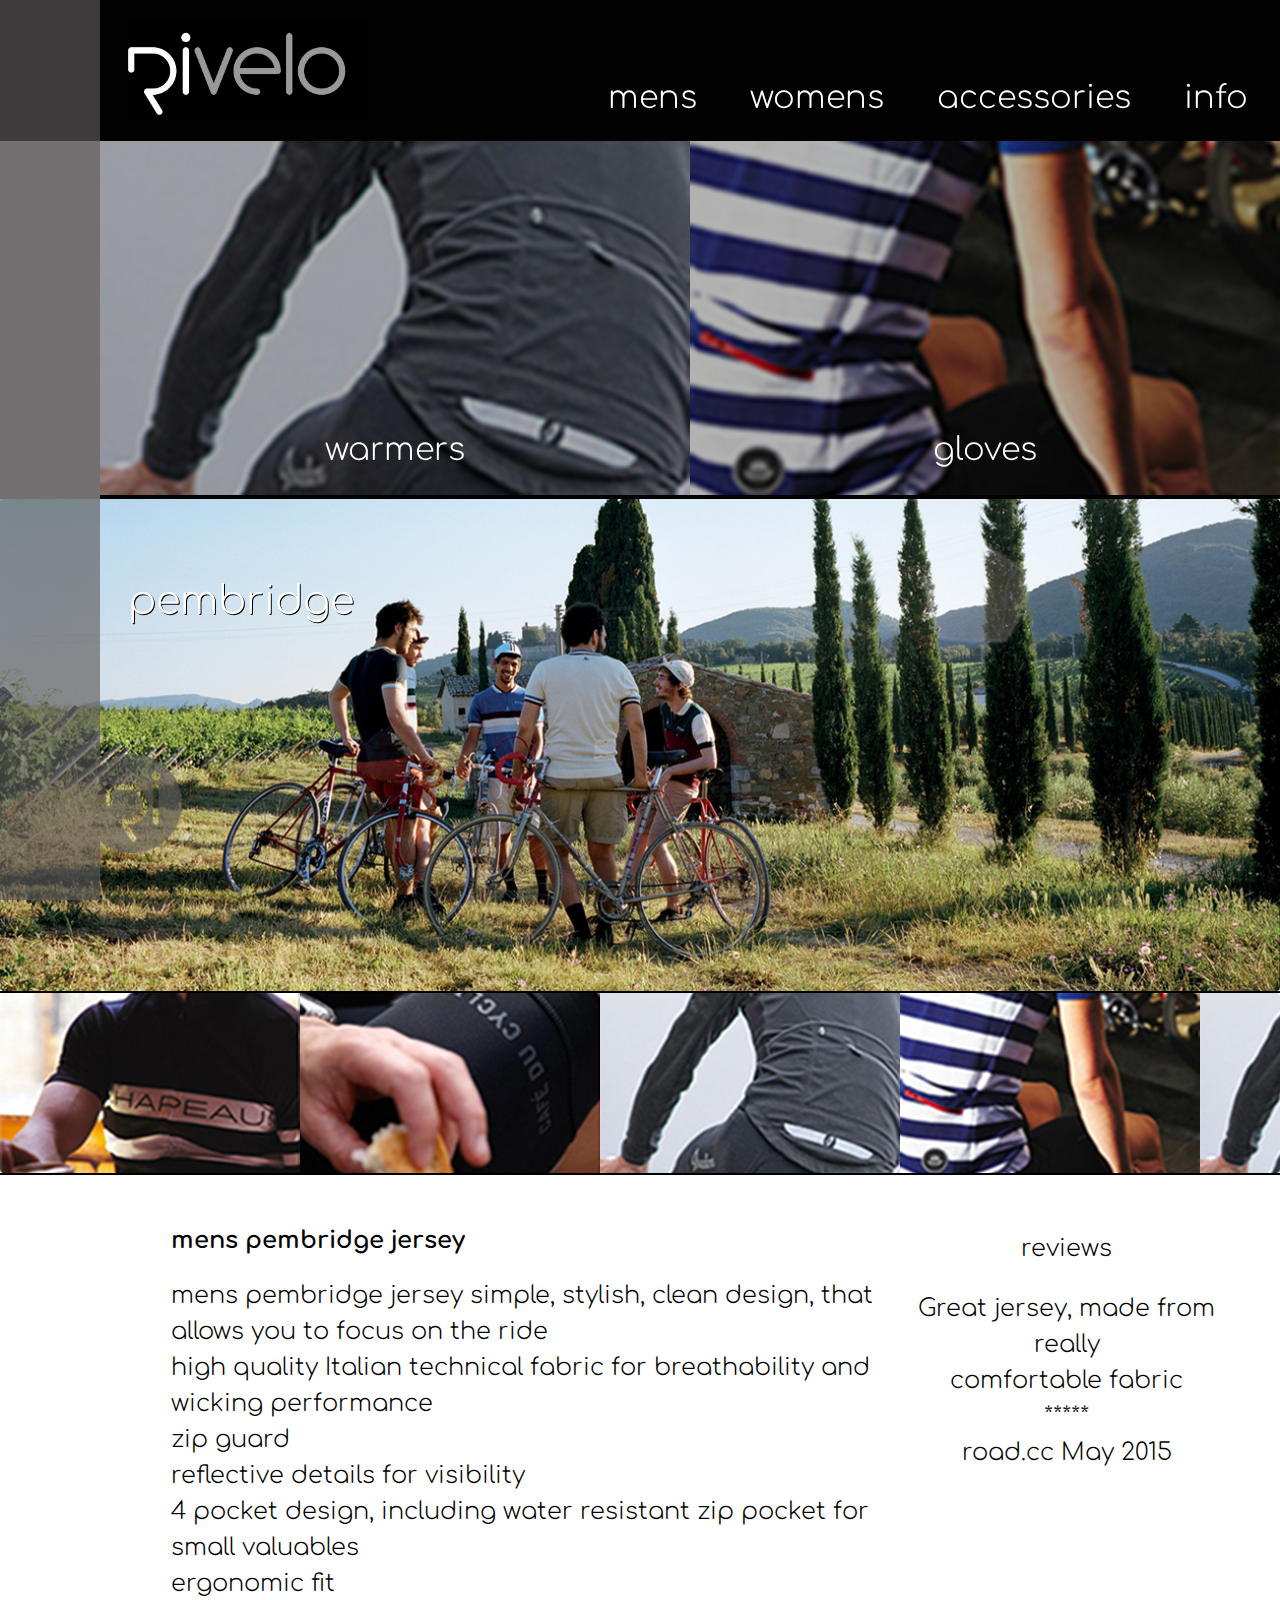
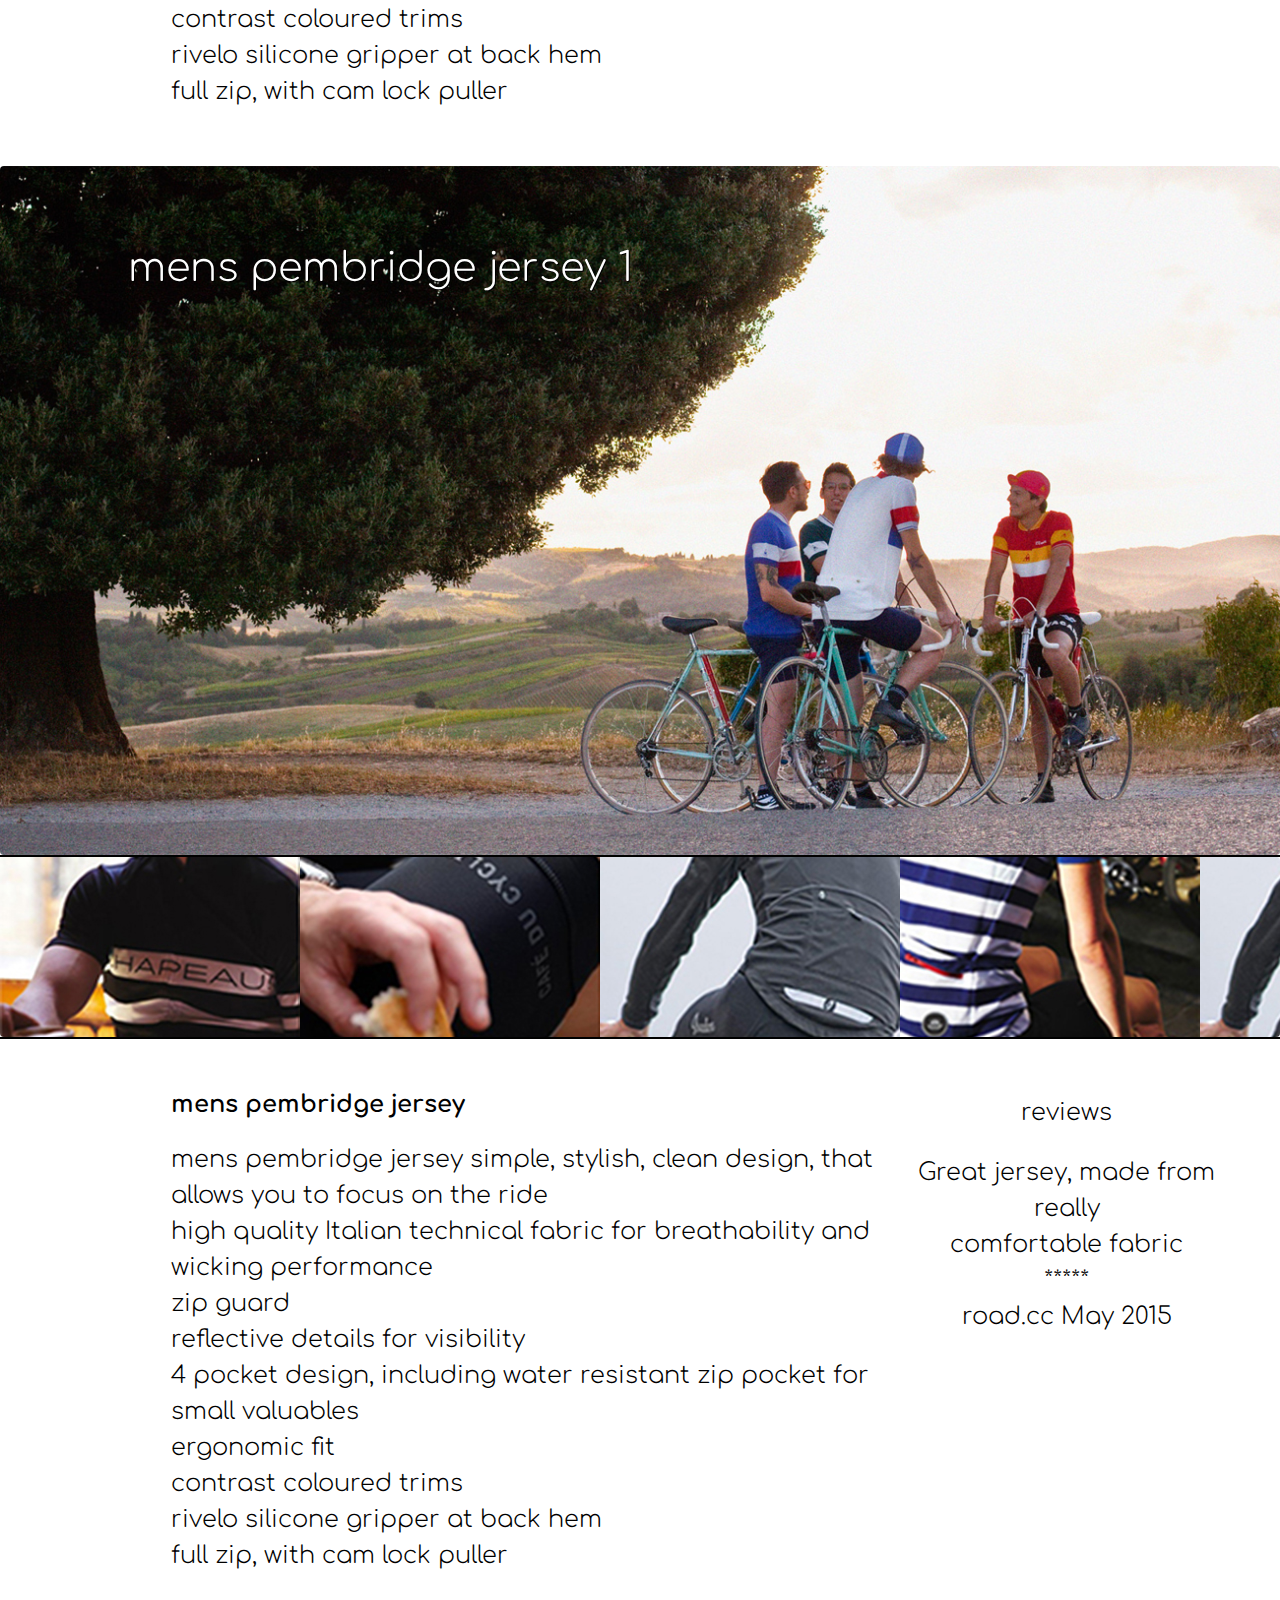
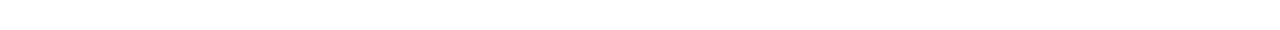
==== accessories.html @ 4afed9dd "set up" ====
<!DOCTYPE html>
<html lang="en">
<head>
  <meta charset="utf-8">
  <title>Detail - Rivelo</title>
  <meta name="description" content="">
  <meta name="author" content="">
  <meta name="viewport" content="width=device-width, initial-scale=1">

  <!-- CSS -->
  <link rel="stylesheet" href="css/flexslider.css" type="text/css" media="screen" />
  <link rel="stylesheet" href="css/style.css">
  <link href='http://fonts.googleapis.com/css?family=Comfortaa:400,300,700' rel='stylesheet' type='text/css'>

</head>
<body>

<div class="strip">
  <div class="strip-icon"></div>
</div>

<header>
  <div class="container top-header">
    <div class="logo">
      <a href="index.html">
        <img src="images/logo.png" alt="rivelo logo">
      </a>
    </div>
    <nav>
      <ul>
        <li><a href="mens.html">mens</a></li>
        <li><a href="womens.html">womens</a></li>
        <li><a href="accessories.html">accessories</a></li>
        <li><a href="info.html">info</a></li>
      </ul>
    </nav>
  </div>
  <div class="container sub-nav">
    <nav>
      <ul>
        <li><a href="#product1"><img src="images/menu3.jpg" /><span>warmers</span></a></li>
        <li><a href="#product2"><img src="images/menu4.jpg" /><span>gloves</span></a></li>
      </ul>
    </nav>
  </div>
</header>


<section class="product-header" id="product1">
  <div class="col">
    <figure>
      <h3>pembridge</h3>
    </figure>
  </div>
  <div id="slider" class="flexslider">
    <ul class="slides">
      <li>
        <picture>
        <source
          media="(min-width: 1200px)"
          srcset="images/eorica-1200.jpg">
        <source
          media="(min-width: 800px)"
          srcset="images/eorica.jpg">
        <source
          media="(min-width: 400px)"
          srcset="images/eorica-400-800.jpg">
        <img
          src="images/eorica-400.jpg"
          alt="a cute kitten">
      </picture></li>
      <li>
        <picture>
          <source
            media="(min-width: 1200px)"
            srcset="images/eorica-1200.jpg">
        <source
          media="(min-width: 800px)"
          srcset="images/eorica.jpg">
        <source
          media="(min-width: 400px)"
          srcset="images/eorica-400-800.jpg">
        <img
          src="images/eorica-400.jpg"
          alt="a cute kitten">
      </picture></li>
      <li>
        <picture>
          <source
            media="(min-width: 1200px)"
            srcset="images/eorica-1200.jpg">
        <source
          media="(min-width: 800px)"
          srcset="images/eorica.jpg">
        <source
          media="(min-width: 400px)"
          srcset="images/eorica-400-800.jpg">
        <img
          src="images/eorica-400.jpg"
          alt="a cute kitten">
      </picture></li>
      <li>
        <picture>
          <source
            media="(min-width: 1200px)"
            srcset="images/eorica-1200.jpg">
        <source
          media="(min-width: 800px)"
          srcset="images/eorica.jpg">
        <source
          media="(min-width: 400px)"
          srcset="images/eorica-400-800.jpg">
        <img
          src="images/eorica-400.jpg"
          alt="a cute kitten">
      </picture></li>
      <li><picture>
        <source
          media="(min-width: 1200px)"
          srcset="images/eorica-1200.jpg">
        <source
          media="(min-width: 800px)"
          srcset="images/eorica.jpg">
        <source
          media="(min-width: 400px)"
          srcset="images/eorica-400-800.jpg">
        <img
          src="images/eorica-400.jpg"
          alt="a cute kitten">
      </picture></li>
      <li><picture>
        <source
          media="(min-width: 1200px)"
          srcset="images/eorica-1200.jpg">
        <source
          media="(min-width: 800px)"
          srcset="images/eorica.jpg">
        <source
          media="(min-width: 400px)"
          srcset="images/eorica-400-800.jpg">
        <img
          src="images/eorica-400.jpg"
          alt="a cute kitten">
      </picture></li>
    </ul>
  </div>
</section>

<section class="product-roll">
  <div class="col">
    <div id="carousel" class="flexslider">
      <ul class="slides">
        <li><img src="images/menu1.jpg" /></li>
        <li><img src="images/menu2.jpg" /></li>
        <li><img src="images/menu3.jpg" /></li>
        <li><img src="images/menu4.jpg" /></li>
        <li><img src="images/menu3.jpg" /></li>
        <li><img src="images/menu2.jpg" /></li>
      </ul>
    </div>
  </div>
</section>

<section>
  <div class="container">
    <div class="text-col col-8 left">
      <h2>mens pembridge jersey</h2>
      <p>mens pembridge jersey

      simple, stylish, clean design, that allows you to focus on the ride<br />
      high quality Italian technical fabric for breathability and<br />
      wicking performance<br />
      zip guard<br />
      reflective details for visibility<br />
      4 pocket design, including water resistant zip pocket for small valuables<br />
      ergonomic fit<br />
      contrast coloured trims<br />
      rivelo silicone gripper at back hem<br />
      full zip, with cam lock puller<br />

      </p>
    </div>
    <div class="text-col col-4 center">
      <p>reviews</p>
      <p>Great jersey, made from really <br />
      comfortable fabric<br />
      *****<br />
      road.cc May 2015<br />
    </p>
    </div>
  </div>
</section>

<section class="product-header" id="product2">
  <div id="slider2" class="flexslider">
    <ul class="slides">
      <li>
        <div class="col">
          <figure>
            <h3>mens pembridge jersey 1</h3>
          </figure>
        </div>
        <picture>
          <source
            media="(min-width: 800px)"
            srcset="images/Le-Coq-Sportif-1.jpg">
          <source
            media="(min-width: 400px)"
            srcset="images/Le-Coq-Sportif-1-400-800.jpg">
          <img
            src="images/Le-Coq-Sportif-1-400.jpg"
            alt="a cute kitten">
        </picture></li>
      <li>
        <div class="col">
          <figure>
            <h3>mens pembridge jersey 2</h3>
          </figure>
        </div>
        <picture>
        <source
          media="(min-width: 800px)"
          srcset="images/eorica.jpg">
        <source
          media="(min-width: 400px)"
          srcset="images/eorica-400-800.jpg">
        <img
          src="images/eorica-400.jpg"
          alt="a cute kitten">
      </picture></li>
      <li>
        <div class="col">
          <figure>
            <h3>mens pembridge jersey</h3>
          </figure>
        </div>
        <picture>
        <source
          media="(min-width: 800px)"
          srcset="images/eorica.jpg">
        <source
          media="(min-width: 400px)"
          srcset="images/eorica-400-800.jpg">
        <img
          src="images/eorica-400.jpg"
          alt="a cute kitten">
      </picture></li>
      <li>
        <div class="col">
          <figure>
            <h3>mens pembridge jersey</h3>
          </figure>
        </div>
        <picture>
        <source
          media="(min-width: 800px)"
          srcset="images/eorica.jpg">
        <source
          media="(min-width: 400px)"
          srcset="images/eorica-400-800.jpg">
        <img
          src="images/eorica-400.jpg"
          alt="a cute kitten">
      </picture></li>
      <li><picture>
        <source
          media="(min-width: 800px)"
          srcset="images/eorica.jpg">
        <source
          media="(min-width: 400px)"
          srcset="images/eorica-400-800.jpg">
        <img
          src="images/eorica-400.jpg"
          alt="a cute kitten">
      </picture></li>
      <li><picture>
        <source
          media="(min-width: 800px)"
          srcset="images/eorica.jpg">
        <source
          media="(min-width: 400px)"
          srcset="images/eorica-400-800.jpg">
        <img
          src="images/eorica-400.jpg"
          alt="a cute kitten">
      </picture></li>
    </ul>
  </div>
</section>

<section class="product-roll">
  <div class="col">
    <div id="carousel2" class="flexslider">
      <ul class="slides">
        <li><img src="images/menu1.jpg" /></li>
        <li><img src="images/menu2.jpg" /></li>
        <li><img src="images/menu3.jpg" /></li>
        <li><img src="images/menu4.jpg" /></li>
        <li><img src="images/menu3.jpg" /></li>
        <li><img src="images/menu2.jpg" /></li>
      </ul>
    </div>
  </div>
</section>


<section>
  <div class="container">
    <div class="text-col col-8 left">
      <h2>mens pembridge jersey</h2>
      <p>mens pembridge jersey

      simple, stylish, clean design, that allows you to focus on the ride<br />
      high quality Italian technical fabric for breathability and<br />
      wicking performance<br />
      zip guard<br />
      reflective details for visibility<br />
      4 pocket design, including water resistant zip pocket for small valuables<br />
      ergonomic fit<br />
      contrast coloured trims<br />
      rivelo silicone gripper at back hem<br />
      full zip, with cam lock puller<br />

      </p>
    </div>
    <div class="text-col col-4 center">
      <p>reviews</p>
      <p>Great jersey, made from really <br />
      comfortable fabric<br />
      *****<br />
      road.cc May 2015<br />
    </p>
    </div>
  </div>
</section>


<!-- JS -->
<script src="http://code.jquery.com/jquery-2.1.3.min.js"></script>
<script src="js/jquery.sticky.js"></script>
<script src="js/modernizr.js"></script>

<script>
  $(document).ready(function(){
    $("header").sticky({topSpacing:0});
  });
</script>

<script>
  $(window).scroll(function() {
    if ($(this).scrollTop() > 100){ $('header').addClass("sticky"); } else{ $('header').removeClass("sticky");}
  });
</script>

<!-- FlexSlider -->
<script defer src="js/jquery.flexslider-min.js"></script>

<script type="text/javascript">
  $(window).load(function(){
    $('#carousel').flexslider({
      animation: "slide",
      controlNav: false,
      animationLoop: false,
      slideshow: false,
      itemWidth: 300,
      itemMargin: 0,
      asNavFor: '#slider'
    });

    $('#slider').flexslider({
      animation: "slide",
      controlNav: false,
      animationLoop: false,
      slideshow: false,
      sync: "#carousel"
    });

    $('#carousel2').flexslider({
      animation: "slide",
      controlNav: false,
      animationLoop: false,
      slideshow: false,
      itemWidth: 300,
      itemMargin: 0,
      asNavFor: '#slider2'
    });

    $('#slider2').flexslider({
      animation: "slide",
      controlNav: false,
      animationLoop: false,
      slideshow: false,
      sync: "#carousel2"
    });
  });


  // navigation scroll lijepo radi materem
  $('nav a').click(function(event) {
      var id = $(this).attr("href");
      var offset = 70;
      var target = $(id).offset().top - offset;
      $('html, body').animate({
          scrollTop: target
      }, 500);
      event.preventDefault();
  });
</script>

<script type="text/javascript" src="//s7.addthis.com/js/300/addthis_widget.js#pubid=ra-520ce4516a11e799" async="async"></script>

</body>
---- css/style.css ----
* {
  -webkit-box-sizing: border-box;
     -moz-box-sizing: border-box;
          box-sizing: border-box;
          transition: all 0.6s ease;
}

body {
  margin:0px;
  font-family: 'Comfortaa', cursive;
  font-weight:100;
}

ul, li {
  margin:0px;
  padding:0px;
}


.center {
  text-align: center;
}

.left {
  text-align: left;
}

.right {
  text-align: right;
}

.text-col {
  float:left;
  margin: 0 1%;
}

.col-12 {width:98%;}
.col-11 {width: 91.666666666%;}
.col-10 {width: 81.333333333%;}
 .col-9 {width: 73%;}
 .col-8 {width: 64.666666666%;}
 .col-7 {width: 56.333333333%;}
 .col-6 {width: 48%;}
 .col-5 {width: 39.666666667%;}
 .col-4 {width: 31.333333333%;}
 .col-3 {width: 23%;}
 .col-2 {width: 14.666666667%;}
 .col-1 {width:  6.333333334%;}

.strip {
  background: url(../images/strip-bg.png) repeat;
  position: fixed;
  height: 100%;
  width: 10%;
  z-index: 11;
}

.strip-icon {
  background: url(../images/sprite.png) -96px 110px repeat;
  bottom: 5%;
  position: absolute;
  left: 100%;
  width: 85px;
  height: 101px;
}
.page {
  z-index:1;
}

header {
  z-index:10;
  width:100%!important;
}

header ul {
  background:#020202;
  overflow:auto;
}

header.sticky .logo img {
  height: 50px;
  width: auto;
}

header.sticky .top-header nav {
  margin-top:1.8em;
}

header.sticky .top-header nav ul li a {
  font-size: 1.5em;
}

header .logo {
  float:left;
  margin-top:1.3em;
}

header .logo img {
  width:auto;
  height:100px;

}

header .top-header nav {
  position: relative;
  float:right;
  margin-top:5em;
}


header .top-header nav ul li {
  display: inline;
  margin-left: 3em;
}

header .top-header nav ul li a {
  color: #fff;
  text-decoration: none;
  font-size: 2em;
  font-weight: 100;
}

header .top-header nav ul li a:hover,
header .top-header nav ul li a.active {
  color: #999;
}

section img {
  width:100%;
  min-width:100%;
  max-width:100%;
}

section {
  overflow:auto;
  position:relative;
}

section > a > .col {
  overflow: auto;
  display: block;
  position: absolute;
  width: 90%;
  bottom:0em;
  left:10%;
}

section.product-header .col {
  overflow: auto;
  display: block;
  position: absolute;
  width: 100%;
  z-index:1;
}

.flexslider {
  margin:0px;
  border:0px;
  overflow:hidden;
}

.flexslider .slides > li {
  position:relative!important;
}

.product-roll .flexslider .slides > li:hover {
  opacity: 0.9;
  cursor: pointer;
}


.flex-direction-nav a {
  width: 30px;
  height: 60px;
  z-index:5;
  color:transparent;
  text-shadow:0px 0px 0px;
}
.flex-direction-nav a:before {
  display:none;
}
.flex-direction-nav a:after {
  left: 0%;
  top: 0%;
  border: solid transparent;
  content: " ";
  height: 0;
  width: 0;
  position: absolute;
  pointer-events: none;
  border-left-color: #fff;
  border-width: 30px;
  margin-top: 0px;
}
.flex-direction-nav .flex-prev {
  -webkit-transform: rotate(180deg);
  -moz-transform: rotate(180deg);
  -o-transform: rotate(180deg);
  -ms-transform: rotate(180deg);
  transform: rotate(180deg);
}

.flexslider:hover .flex-direction-nav .flex-next {
  opacity: 0.8;
  right: 50px;
}

.flexslider:hover .flex-direction-nav .flex-prev {
  opacity: 0.8;
  left: 130px;
}

figure {
  text-align:center;
  padding-bottom:10em;
}

section.product-header,
section.product-roll {
  border-bottom: 2px solid;
}



section.product-header figure {
  width:90%;
  margin: 0 0 0 10%;
  text-align:left;
  padding-bottom:0em;
}

section.product-header figure h3 {
  font-weight: lighter;
  color: #fff;
  font-size: 2.5em;
  margin: 2em 0 1em;
  text-shadow: 1px 1px 0px #000;
}

.container {
  margin: 0 10%;
  width:80%;
  position: relative;
  overflow: auto;
}
.container.top-header {
  padding: 0 2em 1em 10%;
  z-index: 9;
  background: #020202;
  width:100%;
  margin:0em;
}
.container.sub-nav {
  padding: 0 0 0 100px;
  background:#999;
  margin:0px;
  position: relative;
  z-index:8;
}

header.sticky .container.sub-nav ul li:hover {
  margin: 8% 0 0 0;
}


section .container {
  padding:2em;
  overflow:auto;
  margin: 0 0 0 10%;
  width:90%;
}

section .container p {
  font-size: 1.5em;
  line-height: 1.5em;
}

.sub-nav {
  z-index:8;
  width:100%;
}


.top-0 {
  top:-70px;
}

.sub-nav nav li {
  width:50%;
  float:left;
  list-style:none;
  position:relative;
}

.sub-nav nav li img {
  width:100%;
  opacity:0.7;
}

.sub-nav nav li:hover img {
  cursor:pointer;
  opacity:1;
}


.sticky .sub-nav nav li:hover a span {
  bottom:3.1em;
}

.sub-nav nav a span {
  position: absolute;
  bottom: 1em;
  left: 5%;
  width: 90%;
  text-align: center;
  color: #fff;
  font-size: 2em;
}

.sticky .sub-nav nav a span {
  font-size: 1.3em;
  bottom:1.2em;
}


figure h2,
figure span {
  width: 91%;
  text-align: center;
  margin-right: auto;
  margin-left: 100px;
}

figure h2 {
  font-size: 5em;
  color: #fff;
  margin-bottom:0.2em;
  text-shadow: 1px 1px 0px #000;
}

figure span {
  font-size: 2em;
  color: #fff;
}

.link-arrow {
  position: absolute;
  right: 5em;
  bottom: 5em;
  width: 40px;
  height: 20px;
}
.link-arrow:after {
  left: 96%;
  top: 50%;
  border: solid transparent;
  content: " ";
  height: 0;
  width: 0;
  position: absolute;
  pointer-events: none;
  border-color: rgba(136, 183, 213, 0);
  border-left-color: #fff;
  border-width: 30px;
  margin-top: -30px;
}

.product-roll ul li {
  width: 16.66666667%;
  float: left;
}

.container td, .container th {
  width: 10%;
  text-align: center;
  padding: 1%;
}


.menu {
  width: 200px;
  position: absolute;
  z-index: 1;
  right: 30px;
}

.menu li {
  list-style-type:none;
}

section.sausage .col {
  position:absolute;
  z-index:1;
}



@media screen and (min-width: 1440px) {
  .container.sub-nav {
    margin:0px;
    padding:0 10%;
  }
  .container.sub-nav li {
    max-height:80px;
  }
  .sub-nav nav li span {
    font-size:1.5em;
  }
  .container.top-header {
    padding: 0 10% 1em 10%;
  }
  header.sticky .container.sub-nav ul li:hover {
    margin: 40px 0 0 0;
  }
  header.sticky .sub-nav nav li span {
    top:inherit;
    bottom:10px;
    color:#ccc;
  }
  header.sticky .sub-nav nav li:hover span {
    bottom:40px;
  }

}


@media screen and (max-width: 1440px) {
  .sub-nav.sticky {
    top: 0px;
  }
  header.sticky .container.sub-nav {
    margin: -8% 0 0 0;
  }
}

@media screen and (max-width: 1200px) {
  /*.sub-nav nav a span {
    font-size: 1.5em;
  }
  .sticky .sub-nav nav a span {
    font-size: 1em;
    bottom:0.5em;
  }*/
  .strip img {
    bottom: 1%;
    width: 60px;
  }
  figure h2,
  figure span {
    width: 90%;
  }
}

@media screen and (min-width: 1000px) {
  .strip {
    max-width:100px;
  }
  section > a > .col {
    width:100%;
    left:0%;
  }
}

@media screen and (max-width: 999px) {
  header .logo {
    margin-top: 1em;
  }
  header .top-header nav ul li {
    margin-left: 2em;
  }
  header .top-header nav ul li a {
    font-size: 2em;
  }
  figure {
    width:90%;
    padding-bottom:7em;
  }

  figure h2 {
    font-size:3em;
  }

  figure span {
    font-size:1.5em;
  }
  figure h2,
  figure span {
    width: 100%;
    margin-left:0px;
    margin-right:0px;
  }
  .link-arrow {
    right: 3em;
    bottom: 2em;
  }
  .link-arrow:after {
    border-width: 20px;
  }
}

@media screen and (max-width: 800px) {
  /*.sub-nav nav a span {
    font-size: 1em;
  }
  .sticky .sub-nav nav a span {
    font-size: 0.9em;
  }*/

  .col-11,
  .col-10,
   .col-9,
   .col-8,
   .col-7,
   .col-6,
   .col-5,
   .col-4 {width: 98%;}

   .flex-direction-nav {
     display:none;
   }

}

@media screen and (max-width: 736px) {
  header.sticky .logo,
  header .logo {
    margin-top:1em;
  }
  header .logo img,
  header.sticky .logo img {
    height:30px;
  }
  header .top-header nav,
  header.sticky .top-header nav {
    margin-top: 1em;
  }
  header .top-header nav ul li a,
  header.sticky .top-header nav ul li a {
    font-size: 1.3em;
  }
  header .top-header nav, header.sticky .top-header nav {
    margin-top: 1.4em;
  }

}

@media screen and (max-width: 599px) {
  .container.top-header {
    padding: 0 2em 0.5em 0;
  }
  /*.sticky .sub-nav nav a span,
  .sub-nav nav a span {
    font-size: 1em;
    bottom: 0.7em;
  }*/
  header.sticky .container.sub-nav {
    margin: -14% 0 0 0;
  }

  section .container {
    padding: 1em;
  }
  section .container p {
    font-size: 1.2em;
  }


  figure {
    width:95%;
    padding-bottom:4em;
  }

  figure h2 {
    font-size:2.2em;
  }

  figure span {
    font-size:1em;
  }

  .strip-icon {
    display:none;
  }
  section.product-header figure h3 {
    font-weight: lighter;
    color: #fff;
    font-size: 1.5em;
    margin: 0.5em 0;

  }

  header.sticky .container.sub-nav {
    margin: -2em 0 0 0;
  }
}

@media screen and (max-width: 420px) {
  .sticky-wrapper {
    z-index: 11;
    position: relative;
  }
  .container.top-header {
    padding: 0 0.5em 0.5em;
    margin: 0em;
    width: 100%;
  }
  .container.sub-nav {
    margin: 0em;
    width:100%;
  }
  .sub-nav nav li {
    width: 50%;
  }
  header.sticky .sub-nav nav li {
    margin-top: -6em;
  }
  /*.sub-nav nav a span {
    font-size: 1em;
  }*/
  header .top-header nav ul li {
    margin-left: 0.6em;
  }
  header .top-header nav ul li a, header.sticky .top-header nav ul li a {
    font-size: 0.8em;
  }


}
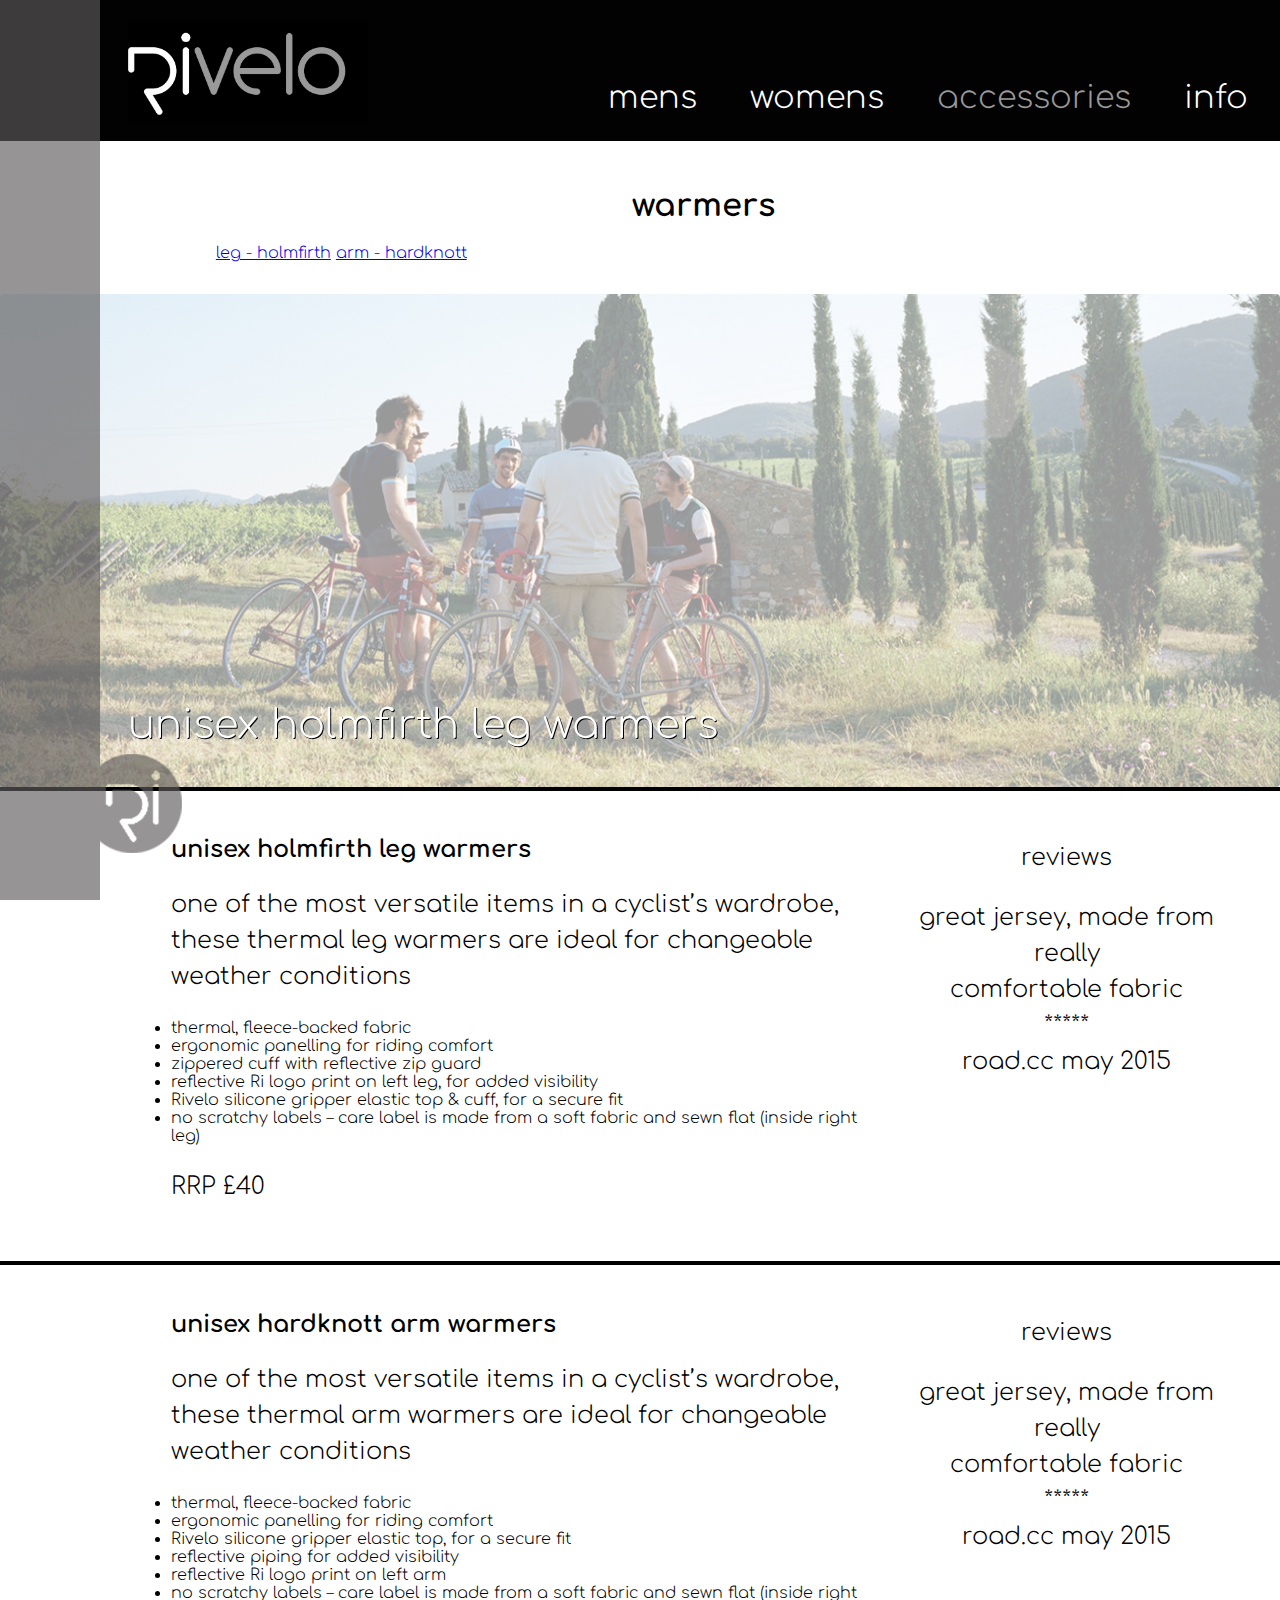
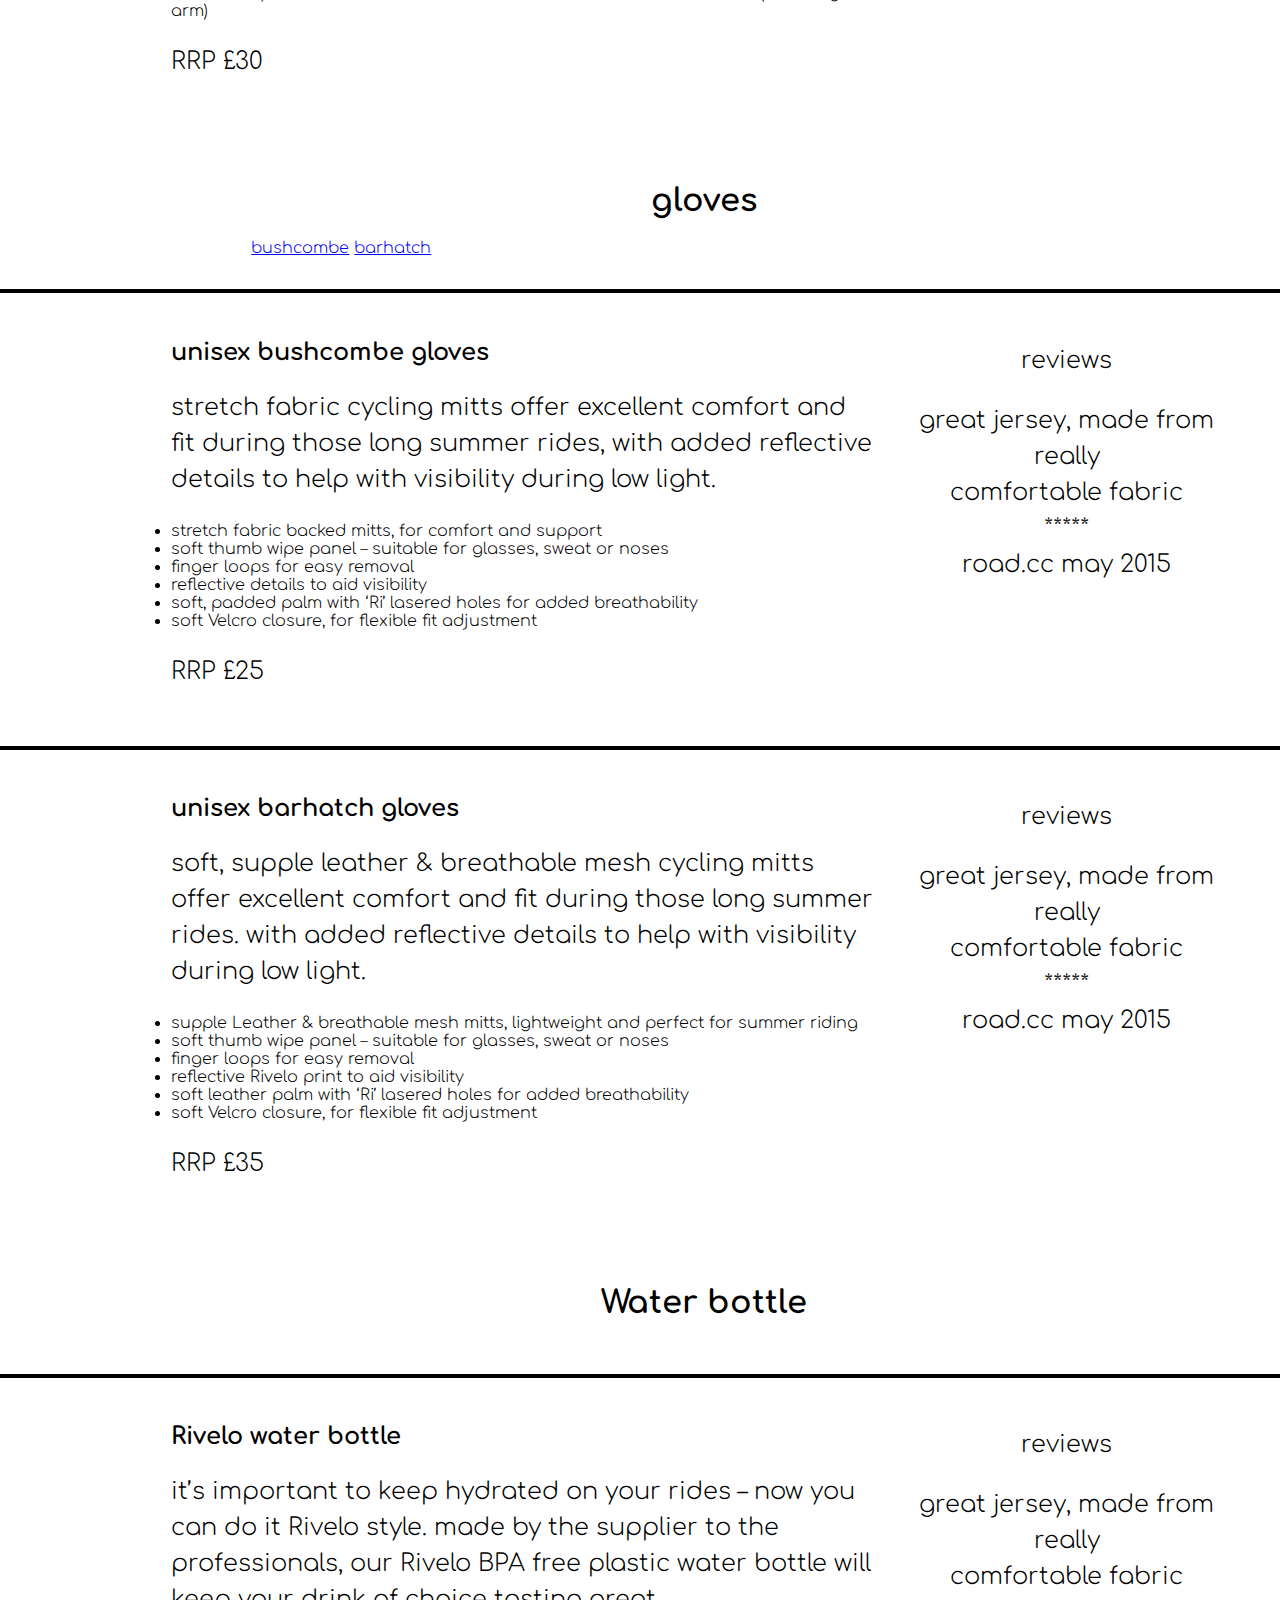
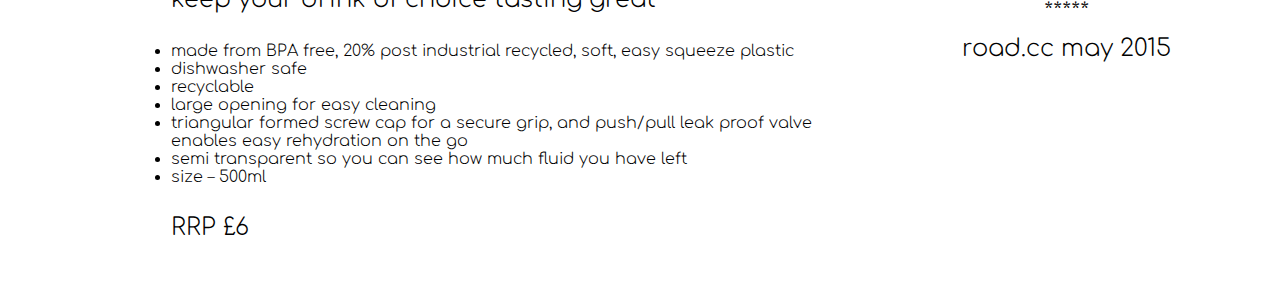
==== commit 349036c8: "homepage done" ====
--- a/accessories.html
+++ b/accessories.html
@@ -30,11 +30,12 @@
       <ul>
         <li><a href="mens.html">mens</a></li>
         <li><a href="womens.html">womens</a></li>
-        <li><a href="accessories.html">accessories</a></li>
+        <li><a href="accessories.html" class="active">accessories</a></li>
         <li><a href="info.html">info</a></li>
       </ul>
     </nav>
   </div>
+<!--
   <div class="container sub-nav">
     <nav>
       <ul>
@@ -43,13 +44,29 @@
       </ul>
     </nav>
   </div>
+-->
 </header>
 
 
-<section class="product-header" id="product1">
+<!-- START leg warmers -->
+
+<section>
+  <div class="container">
+    <div class="text-col col-12 center">
+      <h1>warmers</h1>
+    </div>
+    <div class="text-col col-4 center">
+      <a href="#holmfirth">leg - holmfirth</a>
+      <a href="#hardknott">arm - hardknott</a>
+    </div>
+  </div>
+</section>
+
+<!-- START holmfirth -->
+<section class="product-header" id="holmfirth" >
   <div class="col">
     <figure>
-      <h3>pembridge</h3>
+      <h3>unisex holmfirth leg warmers</h3>
     </figure>
   </div>
   <div id="slider" class="flexslider">
@@ -71,7 +88,7 @@
       </picture></li>
       <li>
         <picture>
-          <source
+        <source
             media="(min-width: 1200px)"
             srcset="images/eorica-1200.jpg">
         <source
@@ -164,116 +181,119 @@
 <section>
   <div class="container">
     <div class="text-col col-8 left">
-      <h2>mens pembridge jersey</h2>
-      <p>mens pembridge jersey
-
-      simple, stylish, clean design, that allows you to focus on the ride<br />
-      high quality Italian technical fabric for breathability and<br />
-      wicking performance<br />
-      zip guard<br />
-      reflective details for visibility<br />
-      4 pocket design, including water resistant zip pocket for small valuables<br />
-      ergonomic fit<br />
-      contrast coloured trims<br />
-      rivelo silicone gripper at back hem<br />
-      full zip, with cam lock puller<br />
-
+      <h2>unisex holmfirth leg warmers</h2>
+      <p>one of the most versatile items in a cyclist’s wardrobe, these thermal leg warmers are ideal for changeable weather conditions</p>
+      <ul>
+        <li>thermal, fleece-backed fabric</li>
+        <li>ergonomic panelling for riding comfort</li>
+        <li>zippered cuff with reflective zip guard</li>
+        <li>reflective Ri logo print on left leg, for added visibility</li>
+        <li>Rivelo silicone gripper elastic top & cuff, for a secure fit</li>
+        <li>no scratchy labels – care label is made from a soft fabric and sewn flat (inside right leg)</li>
+      </ul>
       </p>
+      <p class="prize">RRP £40</p>
     </div>
     <div class="text-col col-4 center">
       <p>reviews</p>
-      <p>Great jersey, made from really <br />
+      <p>great jersey, made from really <br />
       comfortable fabric<br />
       *****<br />
-      road.cc May 2015<br />
+      road.cc may 2015<br />
     </p>
     </div>
   </div>
 </section>
-
-<section class="product-header" id="product2">
-  <div id="slider2" class="flexslider">
+<!-- END holmfirth -->
+
+
+<!-- START hardknott -->
+<section class="product-header" id="hardknott">
+  <div class="col">
+    <figure>
+      <h3>unisex hardknott arm warmers</h3>
+    </figure>
+  </div>
+  <div id="slider" class="flexslider">
     <ul class="slides">
       <li>
-        <div class="col">
-          <figure>
-            <h3>mens pembridge jersey 1</h3>
-          </figure>
-        </div>
-        <picture>
-          <source
-            media="(min-width: 800px)"
-            srcset="images/Le-Coq-Sportif-1.jpg">
-          <source
-            media="(min-width: 400px)"
-            srcset="images/Le-Coq-Sportif-1-400-800.jpg">
-          <img
-            src="images/Le-Coq-Sportif-1-400.jpg"
-            alt="a cute kitten">
-        </picture></li>
-      <li>
-        <div class="col">
-          <figure>
-            <h3>mens pembridge jersey 2</h3>
-          </figure>
-        </div>
-        <picture>
-        <source
-          media="(min-width: 800px)"
-          srcset="images/eorica.jpg">
-        <source
-          media="(min-width: 400px)"
-          srcset="images/eorica-400-800.jpg">
-        <img
-          src="images/eorica-400.jpg"
-          alt="a cute kitten">
-      </picture></li>
-      <li>
-        <div class="col">
-          <figure>
-            <h3>mens pembridge jersey</h3>
-          </figure>
-        </div>
-        <picture>
-        <source
-          media="(min-width: 800px)"
-          srcset="images/eorica.jpg">
-        <source
-          media="(min-width: 400px)"
-          srcset="images/eorica-400-800.jpg">
-        <img
-          src="images/eorica-400.jpg"
-          alt="a cute kitten">
-      </picture></li>
-      <li>
-        <div class="col">
-          <figure>
-            <h3>mens pembridge jersey</h3>
-          </figure>
-        </div>
-        <picture>
-        <source
-          media="(min-width: 800px)"
-          srcset="images/eorica.jpg">
-        <source
-          media="(min-width: 400px)"
-          srcset="images/eorica-400-800.jpg">
-        <img
-          src="images/eorica-400.jpg"
-          alt="a cute kitten">
-      </picture></li>
-      <li><picture>
-        <source
-          media="(min-width: 800px)"
-          srcset="images/eorica.jpg">
-        <source
-          media="(min-width: 400px)"
-          srcset="images/eorica-400-800.jpg">
-        <img
-          src="images/eorica-400.jpg"
-          alt="a cute kitten">
-      </picture></li>
-      <li><picture>
+        <picture>
+        <source
+          media="(min-width: 1200px)"
+          srcset="images/eorica-1200.jpg">
+        <source
+          media="(min-width: 800px)"
+          srcset="images/eorica.jpg">
+        <source
+          media="(min-width: 400px)"
+          srcset="images/eorica-400-800.jpg">
+        <img
+          src="images/eorica-400.jpg"
+          alt="a cute kitten">
+      </picture></li>
+      <li>
+        <picture>
+        <source
+            media="(min-width: 1200px)"
+            srcset="images/eorica-1200.jpg">
+        <source
+          media="(min-width: 800px)"
+          srcset="images/eorica.jpg">
+        <source
+          media="(min-width: 400px)"
+          srcset="images/eorica-400-800.jpg">
+        <img
+          src="images/eorica-400.jpg"
+          alt="a cute kitten">
+      </picture></li>
+      <li>
+        <picture>
+          <source
+            media="(min-width: 1200px)"
+            srcset="images/eorica-1200.jpg">
+        <source
+          media="(min-width: 800px)"
+          srcset="images/eorica.jpg">
+        <source
+          media="(min-width: 400px)"
+          srcset="images/eorica-400-800.jpg">
+        <img
+          src="images/eorica-400.jpg"
+          alt="a cute kitten">
+      </picture></li>
+      <li>
+        <picture>
+          <source
+            media="(min-width: 1200px)"
+            srcset="images/eorica-1200.jpg">
+        <source
+          media="(min-width: 800px)"
+          srcset="images/eorica.jpg">
+        <source
+          media="(min-width: 400px)"
+          srcset="images/eorica-400-800.jpg">
+        <img
+          src="images/eorica-400.jpg"
+          alt="a cute kitten">
+      </picture></li>
+      <li><picture>
+        <source
+          media="(min-width: 1200px)"
+          srcset="images/eorica-1200.jpg">
+        <source
+          media="(min-width: 800px)"
+          srcset="images/eorica.jpg">
+        <source
+          media="(min-width: 400px)"
+          srcset="images/eorica-400-800.jpg">
+        <img
+          src="images/eorica-400.jpg"
+          alt="a cute kitten">
+      </picture></li>
+      <li><picture>
+        <source
+          media="(min-width: 1200px)"
+          srcset="images/eorica-1200.jpg">
         <source
           media="(min-width: 800px)"
           srcset="images/eorica.jpg">
@@ -290,7 +310,7 @@
 
 <section class="product-roll">
   <div class="col">
-    <div id="carousel2" class="flexslider">
+    <div id="carousel" class="flexslider">
       <ul class="slides">
         <li><img src="images/menu1.jpg" /></li>
         <li><img src="images/menu2.jpg" /></li>
@@ -302,37 +322,506 @@
     </div>
   </div>
 </section>
-
 
 <section>
   <div class="container">
     <div class="text-col col-8 left">
-      <h2>mens pembridge jersey</h2>
-      <p>mens pembridge jersey
-
-      simple, stylish, clean design, that allows you to focus on the ride<br />
-      high quality Italian technical fabric for breathability and<br />
-      wicking performance<br />
-      zip guard<br />
-      reflective details for visibility<br />
-      4 pocket design, including water resistant zip pocket for small valuables<br />
-      ergonomic fit<br />
-      contrast coloured trims<br />
-      rivelo silicone gripper at back hem<br />
-      full zip, with cam lock puller<br />
-
+      <h2>unisex hardknott arm warmers</h2>
+      <p>one of the most versatile items in a cyclist’s wardrobe, these thermal arm warmers are ideal for changeable weather conditions</p>
+      <ul>
+        <li>thermal, fleece-backed fabric</li>
+        <li>ergonomic panelling for riding comfort</li>
+        <li>Rivelo silicone gripper elastic top, for a secure fit</li>
+        <li>reflective piping for added visibility</li>
+        <li>reflective Ri logo print on left arm</li>
+        <li>no scratchy labels – care label is made from a soft fabric and sewn flat (inside right arm)</li>
+      </ul>
       </p>
+      <p class="prize">RRP £30</p>
     </div>
     <div class="text-col col-4 center">
       <p>reviews</p>
-      <p>Great jersey, made from really <br />
+      <p>great jersey, made from really <br />
       comfortable fabric<br />
       *****<br />
-      road.cc May 2015<br />
+      road.cc may 2015<br />
     </p>
     </div>
   </div>
 </section>
+<!-- END hardknott -->
+
+<!-- END leg warmers -->
+
+
+
+
+
+<!-- START Gloves -->
+
+<section>
+  <div class="container">
+    <div class="text-col col-12 center">
+      <h1>gloves</h1>
+    </div>
+    <div class="text-col col-4 center">
+      <a href="#bushcombe">bushcombe</a>
+      <a href="#barhatch">barhatch</a>
+    </div>
+  </div>
+</section>
+
+<!-- START bushcombe -->
+<section class="product-header" id="bushcombe" >
+  <div class="col">
+    <figure>
+      <h3>unisex bushcombe gloves</h3>
+    </figure>
+  </div>
+  <div id="slider" class="flexslider">
+    <ul class="slides">
+      <li>
+        <picture>
+        <source
+          media="(min-width: 1200px)"
+          srcset="images/eorica-1200.jpg">
+        <source
+          media="(min-width: 800px)"
+          srcset="images/eorica.jpg">
+        <source
+          media="(min-width: 400px)"
+          srcset="images/eorica-400-800.jpg">
+        <img
+          src="images/eorica-400.jpg"
+          alt="a cute kitten">
+      </picture></li>
+      <li>
+        <picture>
+        <source
+            media="(min-width: 1200px)"
+            srcset="images/eorica-1200.jpg">
+        <source
+          media="(min-width: 800px)"
+          srcset="images/eorica.jpg">
+        <source
+          media="(min-width: 400px)"
+          srcset="images/eorica-400-800.jpg">
+        <img
+          src="images/eorica-400.jpg"
+          alt="a cute kitten">
+      </picture></li>
+      <li>
+        <picture>
+          <source
+            media="(min-width: 1200px)"
+            srcset="images/eorica-1200.jpg">
+        <source
+          media="(min-width: 800px)"
+          srcset="images/eorica.jpg">
+        <source
+          media="(min-width: 400px)"
+          srcset="images/eorica-400-800.jpg">
+        <img
+          src="images/eorica-400.jpg"
+          alt="a cute kitten">
+      </picture></li>
+      <li>
+        <picture>
+          <source
+            media="(min-width: 1200px)"
+            srcset="images/eorica-1200.jpg">
+        <source
+          media="(min-width: 800px)"
+          srcset="images/eorica.jpg">
+        <source
+          media="(min-width: 400px)"
+          srcset="images/eorica-400-800.jpg">
+        <img
+          src="images/eorica-400.jpg"
+          alt="a cute kitten">
+      </picture></li>
+      <li><picture>
+        <source
+          media="(min-width: 1200px)"
+          srcset="images/eorica-1200.jpg">
+        <source
+          media="(min-width: 800px)"
+          srcset="images/eorica.jpg">
+        <source
+          media="(min-width: 400px)"
+          srcset="images/eorica-400-800.jpg">
+        <img
+          src="images/eorica-400.jpg"
+          alt="a cute kitten">
+      </picture></li>
+      <li><picture>
+        <source
+          media="(min-width: 1200px)"
+          srcset="images/eorica-1200.jpg">
+        <source
+          media="(min-width: 800px)"
+          srcset="images/eorica.jpg">
+        <source
+          media="(min-width: 400px)"
+          srcset="images/eorica-400-800.jpg">
+        <img
+          src="images/eorica-400.jpg"
+          alt="a cute kitten">
+      </picture></li>
+    </ul>
+  </div>
+</section>
+
+<section class="product-roll">
+  <div class="col">
+    <div id="carousel" class="flexslider">
+      <ul class="slides">
+        <li><img src="images/menu1.jpg" /></li>
+        <li><img src="images/menu2.jpg" /></li>
+        <li><img src="images/menu3.jpg" /></li>
+        <li><img src="images/menu4.jpg" /></li>
+        <li><img src="images/menu3.jpg" /></li>
+        <li><img src="images/menu2.jpg" /></li>
+      </ul>
+    </div>
+  </div>
+</section>
+
+<section>
+  <div class="container">
+    <div class="text-col col-8 left">
+      <h2>unisex bushcombe gloves</h2>
+      <p>stretch fabric cycling mitts offer excellent comfort and fit during those long summer rides, with added reflective details to help with visibility during low light.</p>
+      <ul>
+        <li>stretch fabric backed mitts, for comfort and support</li>
+        <li>soft thumb wipe panel – suitable for glasses, sweat or noses</li>
+        <li>finger loops for easy removal</li>
+        <li>reflective details to aid visibility</li>
+        <li>soft, padded palm with ‘Ri’ lasered holes for added breathability</li>
+        <li>soft Velcro closure, for flexible fit adjustment</li>
+      </ul>
+      </p>
+      <p class="prize">RRP £25</p>
+    </div>
+    <div class="text-col col-4 center">
+      <p>reviews</p>
+      <p>great jersey, made from really <br />
+      comfortable fabric<br />
+      *****<br />
+      road.cc may 2015<br />
+    </p>
+    </div>
+  </div>
+</section>
+<!-- END bushcombe -->
+
+
+<!-- START barhatch -->
+<section class="product-header" id="barhatch">
+  <div class="col">
+    <figure>
+      <h3>mens pembridge jersey</h3>
+    </figure>
+  </div>
+  <div id="slider" class="flexslider">
+    <ul class="slides">
+      <li>
+        <picture>
+        <source
+          media="(min-width: 1200px)"
+          srcset="images/eorica-1200.jpg">
+        <source
+          media="(min-width: 800px)"
+          srcset="images/eorica.jpg">
+        <source
+          media="(min-width: 400px)"
+          srcset="images/eorica-400-800.jpg">
+        <img
+          src="images/eorica-400.jpg"
+          alt="a cute kitten">
+      </picture></li>
+      <li>
+        <picture>
+        <source
+            media="(min-width: 1200px)"
+            srcset="images/eorica-1200.jpg">
+        <source
+          media="(min-width: 800px)"
+          srcset="images/eorica.jpg">
+        <source
+          media="(min-width: 400px)"
+          srcset="images/eorica-400-800.jpg">
+        <img
+          src="images/eorica-400.jpg"
+          alt="a cute kitten">
+      </picture></li>
+      <li>
+        <picture>
+          <source
+            media="(min-width: 1200px)"
+            srcset="images/eorica-1200.jpg">
+        <source
+          media="(min-width: 800px)"
+          srcset="images/eorica.jpg">
+        <source
+          media="(min-width: 400px)"
+          srcset="images/eorica-400-800.jpg">
+        <img
+          src="images/eorica-400.jpg"
+          alt="a cute kitten">
+      </picture></li>
+      <li>
+        <picture>
+          <source
+            media="(min-width: 1200px)"
+            srcset="images/eorica-1200.jpg">
+        <source
+          media="(min-width: 800px)"
+          srcset="images/eorica.jpg">
+        <source
+          media="(min-width: 400px)"
+          srcset="images/eorica-400-800.jpg">
+        <img
+          src="images/eorica-400.jpg"
+          alt="a cute kitten">
+      </picture></li>
+      <li><picture>
+        <source
+          media="(min-width: 1200px)"
+          srcset="images/eorica-1200.jpg">
+        <source
+          media="(min-width: 800px)"
+          srcset="images/eorica.jpg">
+        <source
+          media="(min-width: 400px)"
+          srcset="images/eorica-400-800.jpg">
+        <img
+          src="images/eorica-400.jpg"
+          alt="a cute kitten">
+      </picture></li>
+      <li><picture>
+        <source
+          media="(min-width: 1200px)"
+          srcset="images/eorica-1200.jpg">
+        <source
+          media="(min-width: 800px)"
+          srcset="images/eorica.jpg">
+        <source
+          media="(min-width: 400px)"
+          srcset="images/eorica-400-800.jpg">
+        <img
+          src="images/eorica-400.jpg"
+          alt="a cute kitten">
+      </picture></li>
+    </ul>
+  </div>
+</section>
+
+<section class="product-roll">
+  <div class="col">
+    <div id="carousel" class="flexslider">
+      <ul class="slides">
+        <li><img src="images/menu1.jpg" /></li>
+        <li><img src="images/menu2.jpg" /></li>
+        <li><img src="images/menu3.jpg" /></li>
+        <li><img src="images/menu4.jpg" /></li>
+        <li><img src="images/menu3.jpg" /></li>
+        <li><img src="images/menu2.jpg" /></li>
+      </ul>
+    </div>
+  </div>
+</section>
+
+<section>
+  <div class="container">
+    <div class="text-col col-8 left">
+      <h2>unisex barhatch gloves</h2>
+      <p>soft, supple leather & breathable mesh cycling mitts offer excellent comfort and fit during those long summer rides. with added reflective details to help with visibility during low light.</p>
+      <ul>
+        <li>supple Leather & breathable mesh mitts, lightweight and perfect  for summer riding</li>
+        <li>soft thumb wipe panel – suitable for glasses, sweat or noses</li>
+        <li>finger loops for easy removal</li>
+        <li>reflective Rivelo print  to aid visibility</li>
+        <li>soft leather palm with ‘Ri’ lasered holes for added breathability</li>
+        <li>soft Velcro closure, for flexible fit adjustment</li>
+      </ul>
+      </p>
+      <p class="prize">RRP £35</p>
+    </div>
+    <div class="text-col col-4 center">
+      <p>reviews</p>
+      <p>great jersey, made from really <br />
+      comfortable fabric<br />
+      *****<br />
+      road.cc may 2015<br />
+    </p>
+    </div>
+  </div>
+</section>
+<!-- END barhatch -->
+
+<!-- END Gloves -->
+
+
+<!-- START Water bottle -->
+
+<section>
+  <div class="container">
+    <div class="text-col col-12 center">
+      <h1>Water bottle</h1>
+    </div>
+  </div>
+</section>
+
+
+<!-- START bottle -->
+<section class="product-header" id="bottle">
+  <div class="col">
+    <figure>
+      <h3>Rivelo water bottle</h3>
+    </figure>
+  </div>
+  <div id="slider" class="flexslider">
+    <ul class="slides">
+      <li>
+        <picture>
+        <source
+          media="(min-width: 1200px)"
+          srcset="images/eorica-1200.jpg">
+        <source
+          media="(min-width: 800px)"
+          srcset="images/eorica.jpg">
+        <source
+          media="(min-width: 400px)"
+          srcset="images/eorica-400-800.jpg">
+        <img
+          src="images/eorica-400.jpg"
+          alt="a cute kitten">
+      </picture></li>
+      <li>
+        <picture>
+        <source
+            media="(min-width: 1200px)"
+            srcset="images/eorica-1200.jpg">
+        <source
+          media="(min-width: 800px)"
+          srcset="images/eorica.jpg">
+        <source
+          media="(min-width: 400px)"
+          srcset="images/eorica-400-800.jpg">
+        <img
+          src="images/eorica-400.jpg"
+          alt="a cute kitten">
+      </picture></li>
+      <li>
+        <picture>
+          <source
+            media="(min-width: 1200px)"
+            srcset="images/eorica-1200.jpg">
+        <source
+          media="(min-width: 800px)"
+          srcset="images/eorica.jpg">
+        <source
+          media="(min-width: 400px)"
+          srcset="images/eorica-400-800.jpg">
+        <img
+          src="images/eorica-400.jpg"
+          alt="a cute kitten">
+      </picture></li>
+      <li>
+        <picture>
+          <source
+            media="(min-width: 1200px)"
+            srcset="images/eorica-1200.jpg">
+        <source
+          media="(min-width: 800px)"
+          srcset="images/eorica.jpg">
+        <source
+          media="(min-width: 400px)"
+          srcset="images/eorica-400-800.jpg">
+        <img
+          src="images/eorica-400.jpg"
+          alt="a cute kitten">
+      </picture></li>
+      <li><picture>
+        <source
+          media="(min-width: 1200px)"
+          srcset="images/eorica-1200.jpg">
+        <source
+          media="(min-width: 800px)"
+          srcset="images/eorica.jpg">
+        <source
+          media="(min-width: 400px)"
+          srcset="images/eorica-400-800.jpg">
+        <img
+          src="images/eorica-400.jpg"
+          alt="a cute kitten">
+      </picture></li>
+      <li><picture>
+        <source
+          media="(min-width: 1200px)"
+          srcset="images/eorica-1200.jpg">
+        <source
+          media="(min-width: 800px)"
+          srcset="images/eorica.jpg">
+        <source
+          media="(min-width: 400px)"
+          srcset="images/eorica-400-800.jpg">
+        <img
+          src="images/eorica-400.jpg"
+          alt="a cute kitten">
+      </picture></li>
+    </ul>
+  </div>
+</section>
+
+<section class="product-roll">
+  <div class="col">
+    <div id="carousel" class="flexslider">
+      <ul class="slides">
+        <li><img src="images/menu1.jpg" /></li>
+        <li><img src="images/menu2.jpg" /></li>
+        <li><img src="images/menu3.jpg" /></li>
+        <li><img src="images/menu4.jpg" /></li>
+        <li><img src="images/menu3.jpg" /></li>
+        <li><img src="images/menu2.jpg" /></li>
+      </ul>
+    </div>
+  </div>
+</section>
+
+<section>
+  <div class="container">
+    <div class="text-col col-8 left">
+      <h2>Rivelo water bottle</h2>
+      <p>it’s important to keep hydrated on your rides – now you can do it Rivelo style. made by the supplier to the professionals, our Rivelo BPA free plastic water bottle will keep your drink of choice tasting great</p>
+      <ul>
+        <li>made from BPA free, 20% post industrial recycled, soft, easy squeeze plastic</li>
+        <li>dishwasher safe</li>
+        <li>recyclable</li>
+        <li>large opening for easy cleaning</li>
+        <li>triangular formed screw cap for a secure grip, and push/pull leak proof valve enables easy rehydration on the go</li>
+        <li>semi transparent so you can see how much fluid you have left</li>
+        <li>size – 500ml</li>
+      </ul>
+      </p>
+      <p class="prize">RRP £6</p>
+    </div>
+    <div class="text-col col-4 center">
+      <p>reviews</p>
+      <p>great jersey, made from really <br />
+      comfortable fabric<br />
+      *****<br />
+      road.cc may 2015<br />
+    </p>
+    </div>
+  </div>
+</section>
+<!-- END barhatch -->
+
+<!-- END Water bottle -->
+
+
 
 
 <!-- JS -->
@@ -374,24 +863,6 @@
       slideshow: false,
       sync: "#carousel"
     });
-
-    $('#carousel2').flexslider({
-      animation: "slide",
-      controlNav: false,
-      animationLoop: false,
-      slideshow: false,
-      itemWidth: 300,
-      itemMargin: 0,
-      asNavFor: '#slider2'
-    });
-
-    $('#slider2').flexslider({
-      animation: "slide",
-      controlNav: false,
-      animationLoop: false,
-      slideshow: false,
-      sync: "#carousel2"
-    });
   });
 
 
@@ -407,6 +878,4 @@
   });
 </script>
 
-<script type="text/javascript" src="//s7.addthis.com/js/300/addthis_widget.js#pubid=ra-520ce4516a11e799" async="async"></script>
-
 </body>
--- a/css/style.css
+++ b/css/style.css
@@ -4,11 +4,12 @@
      -moz-box-sizing: border-box;
           box-sizing: border-box;
           transition: all 0.6s ease;
+          font-family: 'Comfortaa', cursive;
 }
 
 body {
   margin:0px;
-  font-family: 'Comfortaa', cursive;
+
   font-weight:100;
 }
 
@@ -54,6 +55,8 @@
   height: 100%;
   width: 10%;
   z-index: 11;
+  top:0px;
+  left:0px;
 }
 
 .strip-icon {
@@ -69,8 +72,11 @@
 }
 
 header {
-  z-index:10;
-  width:100%!important;
+  z-index: 10;
+  width: 100%!important;
+  position: fixed;
+  top: 0px;
+  left: 0px;
 }
 
 header ul {
@@ -128,8 +134,6 @@
 
 section img {
   width:100%;
-  min-width:100%;
-  max-width:100%;
 }
 
 section {
@@ -137,7 +141,13 @@
   position:relative;
 }
 
-section > a > .col {
+section.spacer {
+  height:140px;
+  background:#000;
+}
+
+section > a > .col,
+section .col {
   overflow: auto;
   display: block;
   position: absolute;
@@ -216,11 +226,31 @@
   padding-bottom:10em;
 }
 
+figure figcaption {
+  font-size: 2.3em;
+  color: #111;
+}
+
+figure.bottom {
+  padding-bottom: 3em;
+}
+
+figure.bottom figcaption {
+  padding-bottom: 2em;
+}
+
+figure.bottom figcaption.bottom {
+  padding-bottom: 0em;
+}
+
 section.product-header,
 section.product-roll {
   border-bottom: 2px solid;
 }
 
+picture {
+  opacity:0.4;
+}
 
 
 section.product-header figure {
@@ -265,7 +295,7 @@
 
 
 section .container {
-  padding:2em;
+  padding:1.6em 2em 2em;
   overflow:auto;
   margin: 0 0 0 10%;
   width:90%;
@@ -274,6 +304,14 @@
 section .container p {
   font-size: 1.5em;
   line-height: 1.5em;
+}
+
+section .container p.small {
+  font-size: 1.2em;
+}
+
+section .container p.big {
+  font-size: 2.5em;
 }
 
 .sub-nav {
@@ -325,7 +363,7 @@
 
 
 figure h2,
-figure span {
+figure figcaption {
   width: 91%;
   text-align: center;
   margin-right: auto;
@@ -333,16 +371,12 @@
 }
 
 figure h2 {
-  font-size: 5em;
-  color: #fff;
-  margin-bottom:0.2em;
-  text-shadow: 1px 1px 0px #000;
-}
-
-figure span {
-  font-size: 2em;
-  color: #fff;
-}
+  font-size: 3em;
+  font-weight: normal;
+  color: #111;
+  margin-bottom: 0em;
+}
+
 
 .link-arrow {
   position: absolute;
@@ -395,6 +429,14 @@
 }
 
 
+.clear {
+  clear:both;
+}
+
+.alignleft {
+  text-align:left!important;
+}
+
 
 @media screen and (min-width: 1440px) {
   .container.sub-nav {
@@ -435,20 +477,17 @@
 }
 
 @media screen and (max-width: 1200px) {
-  /*.sub-nav nav a span {
-    font-size: 1.5em;
-  }
-  .sticky .sub-nav nav a span {
-    font-size: 1em;
-    bottom:0.5em;
-  }*/
   .strip img {
     bottom: 1%;
     width: 60px;
   }
   figure h2,
-  figure span {
+  figure figcaption {
     width: 90%;
+  }
+
+  header .top-header nav ul li a {
+    font-size: 1.5em;
   }
 }
 
@@ -456,13 +495,17 @@
   .strip {
     max-width:100px;
   }
-  section > a > .col {
+  section > a > .col,
+  section .col {
     width:100%;
     left:0%;
   }
 }
 
 @media screen and (max-width: 999px) {
+  .strip {
+    max-width:50px;
+  }
   header .logo {
     margin-top: 1em;
   }
@@ -470,22 +513,38 @@
     margin-left: 2em;
   }
   header .top-header nav ul li a {
-    font-size: 2em;
-  }
+    font-size: 1.2em;
+  }
+  header .top-header nav {
+    margin-top:3.3em;
+  }
+  header .logo img {
+    height: 80px;
+  }
+  section.spacer {
+    height: 110px;
+  }
+
+  section > a > .col,
+  section .col {
+    width:95%;
+    left:50px;
+  }
+
   figure {
     width:90%;
     padding-bottom:7em;
   }
 
   figure h2 {
-    font-size:3em;
-  }
-
-  figure span {
+    font-size: 2em;
+  }
+
+  figure figcaption {
     font-size:1.5em;
   }
   figure h2,
-  figure span {
+  figure figcaption {
     width: 100%;
     margin-left:0px;
     margin-right:0px;
@@ -500,12 +559,6 @@
 }
 
 @media screen and (max-width: 800px) {
-  /*.sub-nav nav a span {
-    font-size: 1em;
-  }
-  .sticky .sub-nav nav a span {
-    font-size: 0.9em;
-  }*/
 
   .col-11,
   .col-10,
@@ -523,13 +576,13 @@
 }
 
 @media screen and (max-width: 736px) {
-  header.sticky .logo,
+
   header .logo {
-    margin-top:1em;
+    margin-top: 0.5em;
   }
   header .logo img,
   header.sticky .logo img {
-    height:30px;
+    height:35px;
   }
   header .top-header nav,
   header.sticky .top-header nav {
@@ -537,25 +590,49 @@
   }
   header .top-header nav ul li a,
   header.sticky .top-header nav ul li a {
-    font-size: 1.3em;
+    font-size: 1.2em;
   }
   header .top-header nav, header.sticky .top-header nav {
-    margin-top: 1.4em;
-  }
-
+    margin-top: 0.6em;
+  }
+
+  .container.top-header {
+    padding: 0 2em 0em 10%;
+  }
+  section.spacer {
+    height: 47px;
+  }
+
+  .strip-icon {
+    display:none;
+  }
+
+
+  section > a > .col, section .col {
+    width: 93%;
+  }
+
+  figure {
+    width: 90%;
+    padding-bottom: 5em;
+  }
 }
 
 @media screen and (max-width: 599px) {
-  .container.top-header {
-    padding: 0 2em 0.5em 0;
-  }
-  /*.sticky .sub-nav nav a span,
-  .sub-nav nav a span {
+  header.sticky {
+    top: -100px;
+  }
+  .strip {
+    max-width: 30px;
+  }
+  header .top-header nav, header.sticky .top-header nav {
+    margin-top: 0.9em;
+  }
+  header .top-header nav ul li a, header.sticky .top-header nav ul li a {
     font-size: 1em;
-    bottom: 0.7em;
-  }*/
-  header.sticky .container.sub-nav {
-    margin: -14% 0 0 0;
+  }
+  header .top-header nav ul li {
+    margin-left: 1.3em;
   }
 
   section .container {
@@ -565,23 +642,29 @@
     font-size: 1.2em;
   }
 
+  section > a > .col, section .col {
+    width: 95%;
+    left: 30px;
+  }
 
   figure {
-    width:95%;
+    width:100%;
     padding-bottom:4em;
+    margin-left:0px;
   }
 
   figure h2 {
-    font-size:2.2em;
-  }
-
-  figure span {
-    font-size:1em;
-  }
-
-  .strip-icon {
-    display:none;
-  }
+    font-size:1.8em;
+  }
+
+  figure figcaption {
+    font-size: 1.3em;
+  }
+
+  figure.bottom {
+    padding-bottom: 2em;
+  }
+
   section.product-header figure h3 {
     font-weight: lighter;
     color: #fff;
@@ -595,16 +678,39 @@
   }
 }
 
+
+@media screen and (min-width: 421px) and (max-width: 489px) {
+  .container.top-header {
+    padding: 0 0.5em 0em 10%;
+  }
+  header .top-header nav ul li {
+    margin-left: 0.7em;
+  }
+
+
+
+}
+
+@media screen and (max-width: 489px) {
+  figure,
+  figure.bottom {
+    padding-bottom: 0.8em;
+  }
+
+  figure h2 {
+    font-size: 1.4em;
+  }
+  figure figcaption {
+    font-size: 1em;
+  }
+}
+
 @media screen and (max-width: 420px) {
-  .sticky-wrapper {
-    z-index: 11;
-    position: relative;
-  }
-  .container.top-header {
-    padding: 0 0.5em 0.5em;
-    margin: 0em;
-    width: 100%;
-  }
+
+  section.spacer {
+    height: 83px;
+  }
+
   .container.sub-nav {
     margin: 0em;
     width:100%;
@@ -612,18 +718,37 @@
   .sub-nav nav li {
     width: 50%;
   }
-  header.sticky .sub-nav nav li {
-    margin-top: -6em;
-  }
-  /*.sub-nav nav a span {
-    font-size: 1em;
-  }*/
+
+  .container.top-header {
+    padding: 0 0 0em 30px;
+  }
+
+  .container.top-header .logo {
+    width:100%;
+    text-align:center;
+  }
+
+  header .top-header nav,
+  header.sticky .top-header nav {
+    margin:0.2em 0 0.8em;
+    float:left;
+    width:100%;
+    text-align:center;
+  }
   header .top-header nav ul li {
-    margin-left: 0.6em;
+    margin-left: 0.5em;
   }
   header .top-header nav ul li a, header.sticky .top-header nav ul li a {
     font-size: 0.8em;
   }
 
-
-}
+  figure h2 {
+    font-size: 1.6em;
+  }
+
+  figure figcaption {
+    font-size: 1.4em;
+  }
+
+
+}
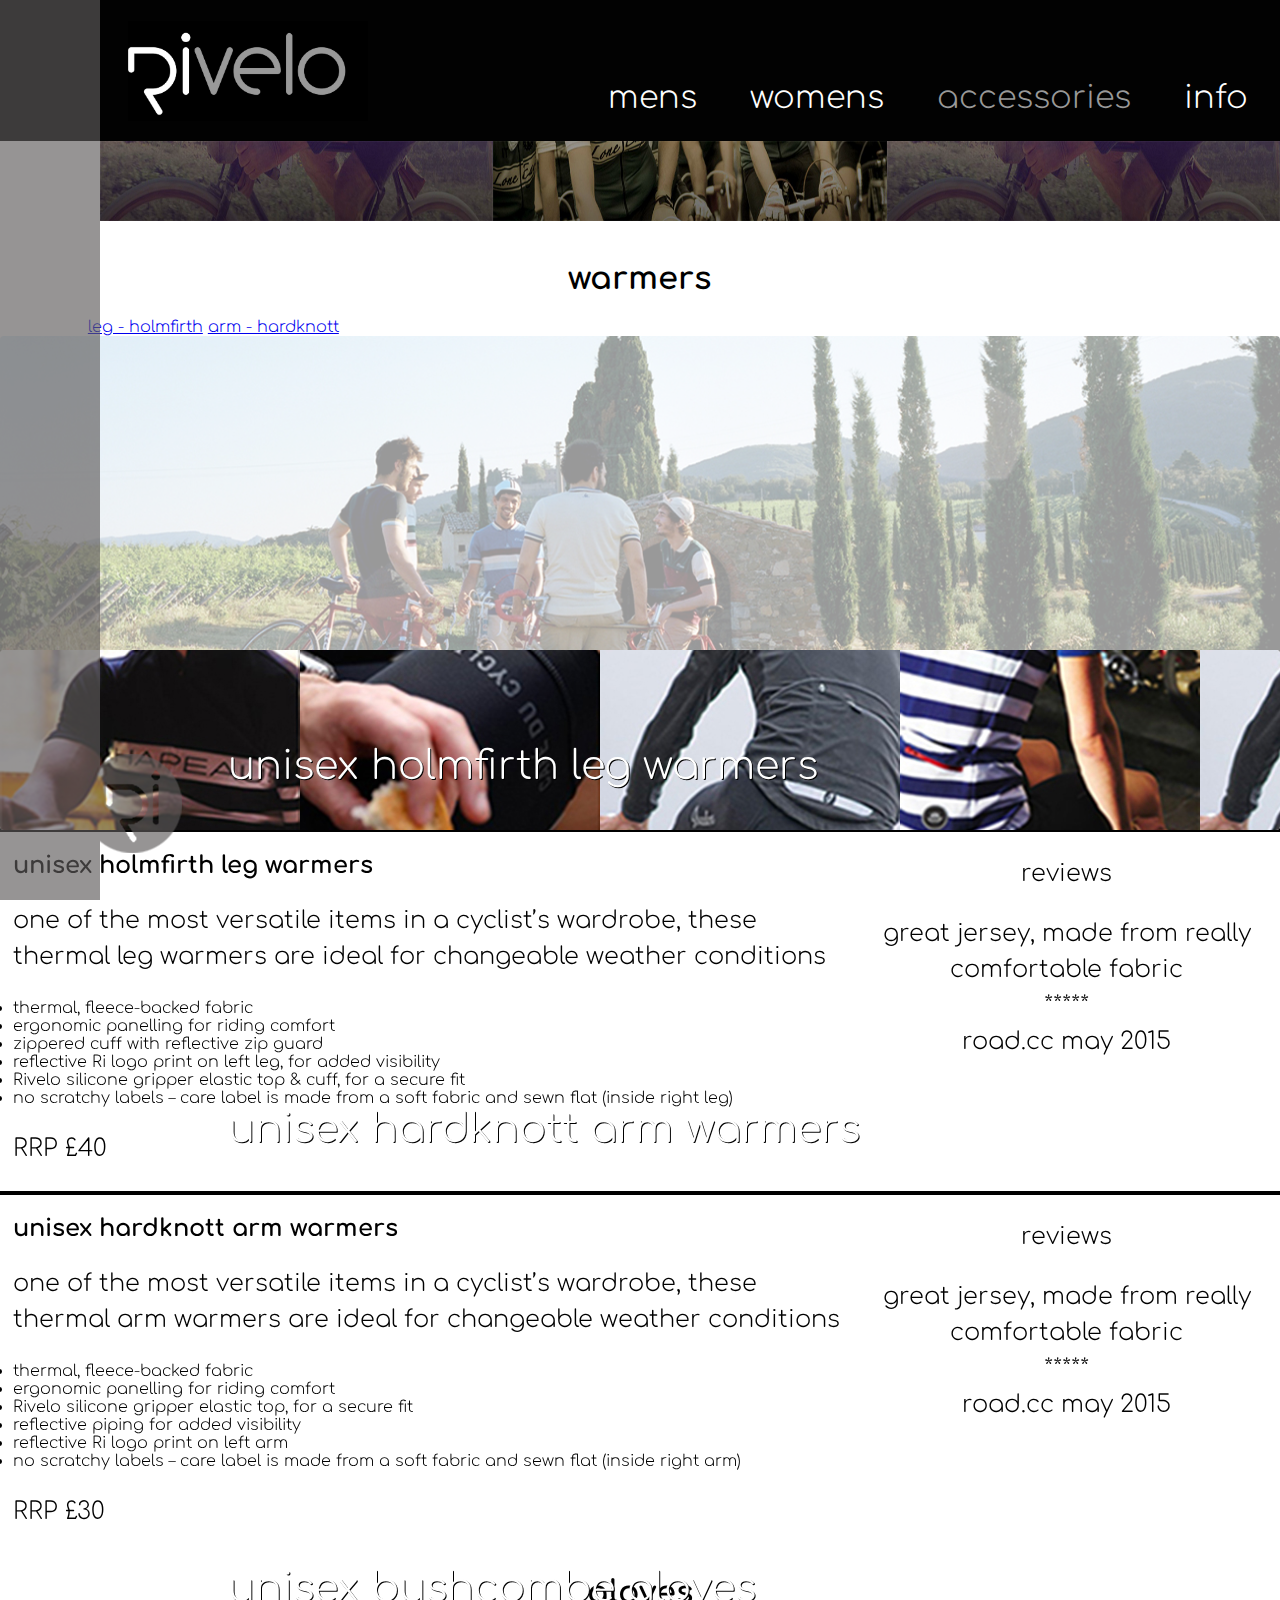
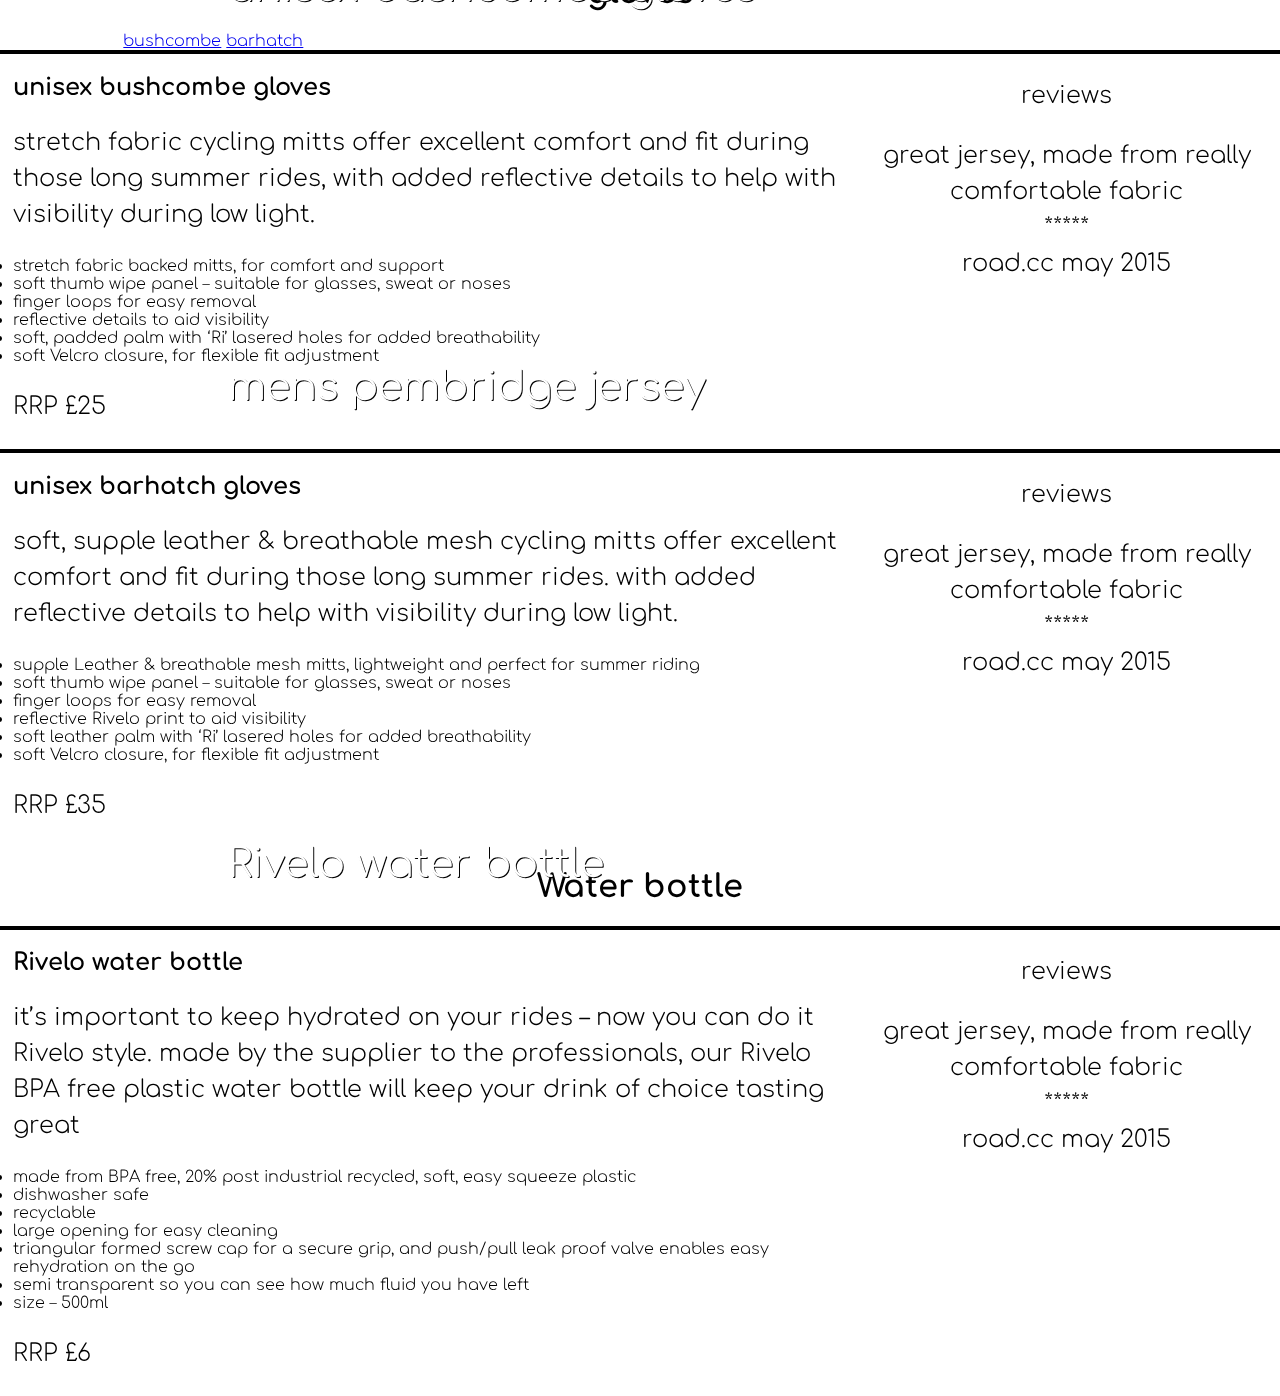
==== commit 1ff51038: "sub menu all done 2 and 3 items" ====
--- a/accessories.html
+++ b/accessories.html
@@ -35,18 +35,35 @@
       </ul>
     </nav>
   </div>
-<!--
-  <div class="container sub-nav">
+
+  <div class="container sub-nav sub-nav-three-elements">
     <nav>
       <ul>
-        <li><a href="#product1"><img src="images/menu3.jpg" /><span>warmers</span></a></li>
-        <li><a href="#product2"><img src="images/menu4.jpg" /><span>gloves</span></a></li>
+        <li>
+          <a href="#jerseys">
+            <img src="images/menu-1-large.jpg" alt="a cute kitten" />
+            <span>warmers</span>
+          </a>
+        </li>
+        <li>
+          <a href="#bibshorts">
+            <img src="images/menu-2-large.jpg" alt="a cute kitten" />
+            <span>gloves</span>
+          </a>
+        </li>
+        <li>
+          <a href="#bibshorts">
+            <img src="images/menu-1-large.jpg" alt="a cute kitten" />
+            <span>water bottle</span>
+          </a>
+        </li>
       </ul>
     </nav>
   </div>
--->
+
 </header>
 
+<section class="spacer sub-nav-spacer"></section>
 
 <!-- START leg warmers -->
 
@@ -826,56 +843,11 @@
 
 <!-- JS -->
 <script src="http://code.jquery.com/jquery-2.1.3.min.js"></script>
-<script src="js/jquery.sticky.js"></script>
 <script src="js/modernizr.js"></script>
-
-<script>
-  $(document).ready(function(){
-    $("header").sticky({topSpacing:0});
-  });
-</script>
-
-<script>
-  $(window).scroll(function() {
-    if ($(this).scrollTop() > 100){ $('header').addClass("sticky"); } else{ $('header').removeClass("sticky");}
-  });
-</script>
 
 <!-- FlexSlider -->
 <script defer src="js/jquery.flexslider-min.js"></script>
 
-<script type="text/javascript">
-  $(window).load(function(){
-    $('#carousel').flexslider({
-      animation: "slide",
-      controlNav: false,
-      animationLoop: false,
-      slideshow: false,
-      itemWidth: 300,
-      itemMargin: 0,
-      asNavFor: '#slider'
-    });
-
-    $('#slider').flexslider({
-      animation: "slide",
-      controlNav: false,
-      animationLoop: false,
-      slideshow: false,
-      sync: "#carousel"
-    });
-  });
-
-
-  // navigation scroll lijepo radi materem
-  $('nav a').click(function(event) {
-      var id = $(this).attr("href");
-      var offset = 70;
-      var target = $(id).offset().top - offset;
-      $('html, body').animate({
-          scrollTop: target
-      }, 500);
-      event.preventDefault();
-  });
-</script>
+<script src="js/rivelo.js"></script>
 
 </body>
--- a/css/style.css
+++ b/css/style.css
@@ -18,6 +18,9 @@
   padding:0px;
 }
 
+a {
+  cursor:pointer;
+}
 
 .center {
   text-align: center;
@@ -53,7 +56,7 @@
   background: url(../images/strip-bg.png) repeat;
   position: fixed;
   height: 100%;
-  width: 10%;
+  width: 100px;
   z-index: 11;
   top:0px;
   left:0px;
@@ -137,13 +140,24 @@
 }
 
 section {
-  overflow:auto;
+  margin:0px;
+  padding:0px;
   position:relative;
-}
+  width:100%;
+}
+
+section > a {
+  position:relative;
+}
+
 
 section.spacer {
   height:140px;
   background:#000;
+}
+
+section.spacer.sub-nav-spacer {
+  margin-bottom:100px;
 }
 
 section > a > .col,
@@ -151,9 +165,8 @@
   overflow: auto;
   display: block;
   position: absolute;
-  width: 90%;
+  width: 100%;
   bottom:0em;
-  left:10%;
 }
 
 section.product-header .col {
@@ -223,7 +236,8 @@
 
 figure {
   text-align:center;
-  padding-bottom:10em;
+  padding: 0 0 10em 100px;
+  margin:0px;
 }
 
 figure figcaption {
@@ -243,6 +257,10 @@
   padding-bottom: 0em;
 }
 
+.inner-content {
+  margin-left: 100px;
+}
+
 section.product-header,
 section.product-roll {
   border-bottom: 2px solid;
@@ -252,9 +270,13 @@
   opacity:0.4;
 }
 
+.sub-nav picture {
+  opacity:1;
+}
+
 
 section.product-header figure {
-  width:90%;
+  width:100%;
   margin: 0 0 0 10%;
   text-align:left;
   padding-bottom:0em;
@@ -283,27 +305,25 @@
 }
 .container.sub-nav {
   padding: 0 0 0 100px;
-  background:#999;
   margin:0px;
   position: relative;
   z-index:8;
 }
 
-header.sticky .container.sub-nav ul li:hover {
-  margin: 8% 0 0 0;
-}
 
 
 section .container {
-  padding:1.6em 2em 2em;
+  padding:0px;
   overflow:auto;
-  margin: 0 0 0 10%;
-  width:90%;
+  margin: 0px;
+  width:100%;
 }
 
 section .container p {
   font-size: 1.5em;
   line-height: 1.5em;
+  max-width: 1000px;
+  margin: 1em auto;
 }
 
 section .container p.small {
@@ -318,7 +338,6 @@
   z-index:8;
   width:100%;
 }
-
 
 .top-0 {
   top:-70px;
@@ -329,10 +348,18 @@
   float:left;
   list-style:none;
   position:relative;
+  height:100%;
+  overflow:hidden;
+}
+
+
+.sub-nav-three-elements nav li {
+  width:33.33%;
 }
 
 .sub-nav nav li img {
   width:100%;
+  min-height:80px;
   opacity:0.7;
 }
 
@@ -341,19 +368,13 @@
   opacity:1;
 }
 
-
-.sticky .sub-nav nav li:hover a span {
-  bottom:3.1em;
-}
-
 .sub-nav nav a span {
   position: absolute;
   bottom: 1em;
-  left: 5%;
-  width: 90%;
+  width: 100%;
   text-align: center;
   color: #fff;
-  font-size: 2em;
+  font-size: 1.5em;
 }
 
 .sticky .sub-nav nav a span {
@@ -364,10 +385,7 @@
 
 figure h2,
 figure figcaption {
-  width: 91%;
   text-align: center;
-  margin-right: auto;
-  margin-left: 100px;
 }
 
 figure h2 {
@@ -437,70 +455,47 @@
   text-align:left!important;
 }
 
+.container.sub-nav ul {
+  height:80px;
+}
+.sticky .container.sub-nav ul {
+  height:50px;
+}
+header.sticky .sub-nav nav li span {
+  top:inherit;
+  bottom:15px;
+  color:#ccc;
+}
 
 @media screen and (min-width: 1440px) {
-  .container.sub-nav {
-    margin:0px;
-    padding:0 10%;
-  }
-  .container.sub-nav li {
-    max-height:80px;
-  }
-  .sub-nav nav li span {
-    font-size:1.5em;
-  }
   .container.top-header {
     padding: 0 10% 1em 10%;
   }
-  header.sticky .container.sub-nav ul li:hover {
-    margin: 40px 0 0 0;
-  }
-  header.sticky .sub-nav nav li span {
-    top:inherit;
-    bottom:10px;
-    color:#ccc;
-  }
-  header.sticky .sub-nav nav li:hover span {
-    bottom:40px;
-  }
-
-}
-
-
-@media screen and (max-width: 1440px) {
-  .sub-nav.sticky {
-    top: 0px;
-  }
-  header.sticky .container.sub-nav {
-    margin: -8% 0 0 0;
-  }
 }
 
 @media screen and (max-width: 1200px) {
-  .strip img {
-    bottom: 1%;
-    width: 60px;
-  }
-  figure h2,
-  figure figcaption {
-    width: 90%;
-  }
-
   header .top-header nav ul li a {
     font-size: 1.5em;
   }
-}
-
-@media screen and (min-width: 1000px) {
   .strip {
-    max-width:100px;
-  }
-  section > a > .col,
-  section .col {
-    width:100%;
-    left:0%;
-  }
-}
+    width:60px;
+  }
+  .inner-content {
+    margin-left: 60px;
+  }
+  figure,
+  .container.sub-nav {
+    padding-left:60px;
+  }
+  section .container p {
+    max-width: 800px;
+  }
+  .sub-nav nav li img {
+    height: 100%;
+    width: auto;
+  }
+}
+
 
 @media screen and (max-width: 999px) {
   .strip {
@@ -524,18 +519,6 @@
   section.spacer {
     height: 110px;
   }
-
-  section > a > .col,
-  section .col {
-    width:95%;
-    left:50px;
-  }
-
-  figure {
-    width:90%;
-    padding-bottom:7em;
-  }
-
   figure h2 {
     font-size: 2em;
   }
@@ -543,12 +526,7 @@
   figure figcaption {
     font-size:1.5em;
   }
-  figure h2,
-  figure figcaption {
-    width: 100%;
-    margin-left:0px;
-    margin-right:0px;
-  }
+
   .link-arrow {
     right: 3em;
     bottom: 2em;
@@ -556,10 +534,23 @@
   .link-arrow:after {
     border-width: 20px;
   }
+
+  .inner-content {
+    margin-left: 50px;
+  }
+  figure {
+    padding-left:50px;
+    padding-bottom: 7em;
+  }
+  .container.sub-nav {
+    padding-left:50px;
+  }
+  section .container p {
+    max-width: 600px;
+  }
 }
 
 @media screen and (max-width: 800px) {
-
   .col-11,
   .col-10,
    .col-9,
@@ -602,23 +593,29 @@
   section.spacer {
     height: 47px;
   }
-
   .strip-icon {
     display:none;
   }
 
-
-  section > a > .col, section .col {
-    width: 93%;
-  }
-
-  figure {
-    width: 90%;
-    padding-bottom: 5em;
-  }
+  section .container p {
+    max-width: 500px;
+  }
+
 }
 
 @media screen and (max-width: 599px) {
+
+  inner-content {
+    margin-left: 30px;
+  }
+  figure,
+  .container.sub-nav {
+    padding-left:30px;
+  }
+  section .container p {
+    max-width: 400px;
+  }
+
   header.sticky {
     top: -100px;
   }
@@ -635,22 +632,12 @@
     margin-left: 1.3em;
   }
 
-  section .container {
-    padding: 1em;
-  }
   section .container p {
     font-size: 1.2em;
   }
 
-  section > a > .col, section .col {
-    width: 95%;
-    left: 30px;
-  }
-
   figure {
-    width:100%;
     padding-bottom:4em;
-    margin-left:0px;
   }
 
   figure h2 {
@@ -676,6 +663,12 @@
   header.sticky .container.sub-nav {
     margin: -2em 0 0 0;
   }
+
+
+
+  section .container p.big {
+    font-size: 1.6em;
+  }
 }
 
 
@@ -692,17 +685,29 @@
 }
 
 @media screen and (max-width: 489px) {
-  figure,
-  figure.bottom {
-    padding-bottom: 0.8em;
-  }
-
   figure h2 {
     font-size: 1.4em;
   }
   figure figcaption {
     font-size: 1em;
   }
+  .inner-content {
+    margin-left: 30px;
+  }
+  figure {
+    padding-left:30px;
+  }
+  section .container p {
+    max-width: 280px;
+    font-size: 1em;
+  }
+  section .container p.small {
+    font-size: 1em;
+  }
+  .sub-nav nav li span {
+    font-size: 1em;
+    bottom: 2em;
+  }
 }
 
 @media screen and (max-width: 420px) {
@@ -710,13 +715,9 @@
   section.spacer {
     height: 83px;
   }
-
   .container.sub-nav {
     margin: 0em;
     width:100%;
-  }
-  .sub-nav nav li {
-    width: 50%;
   }
 
   .container.top-header {
@@ -743,12 +744,24 @@
   }
 
   figure h2 {
-    font-size: 1.6em;
+    font-size: 1.2em;
+  }
+
+  section .container p.big {
+    font-size: 1.4em;
   }
 
   figure figcaption {
-    font-size: 1.4em;
-  }
-
-
-}
+    font-size: 1.0em;
+  }
+
+  section .container p {
+    max-width: 230px;
+  }
+
+  section .container p.small {
+    font-size:0.9em;
+  }
+
+
+}
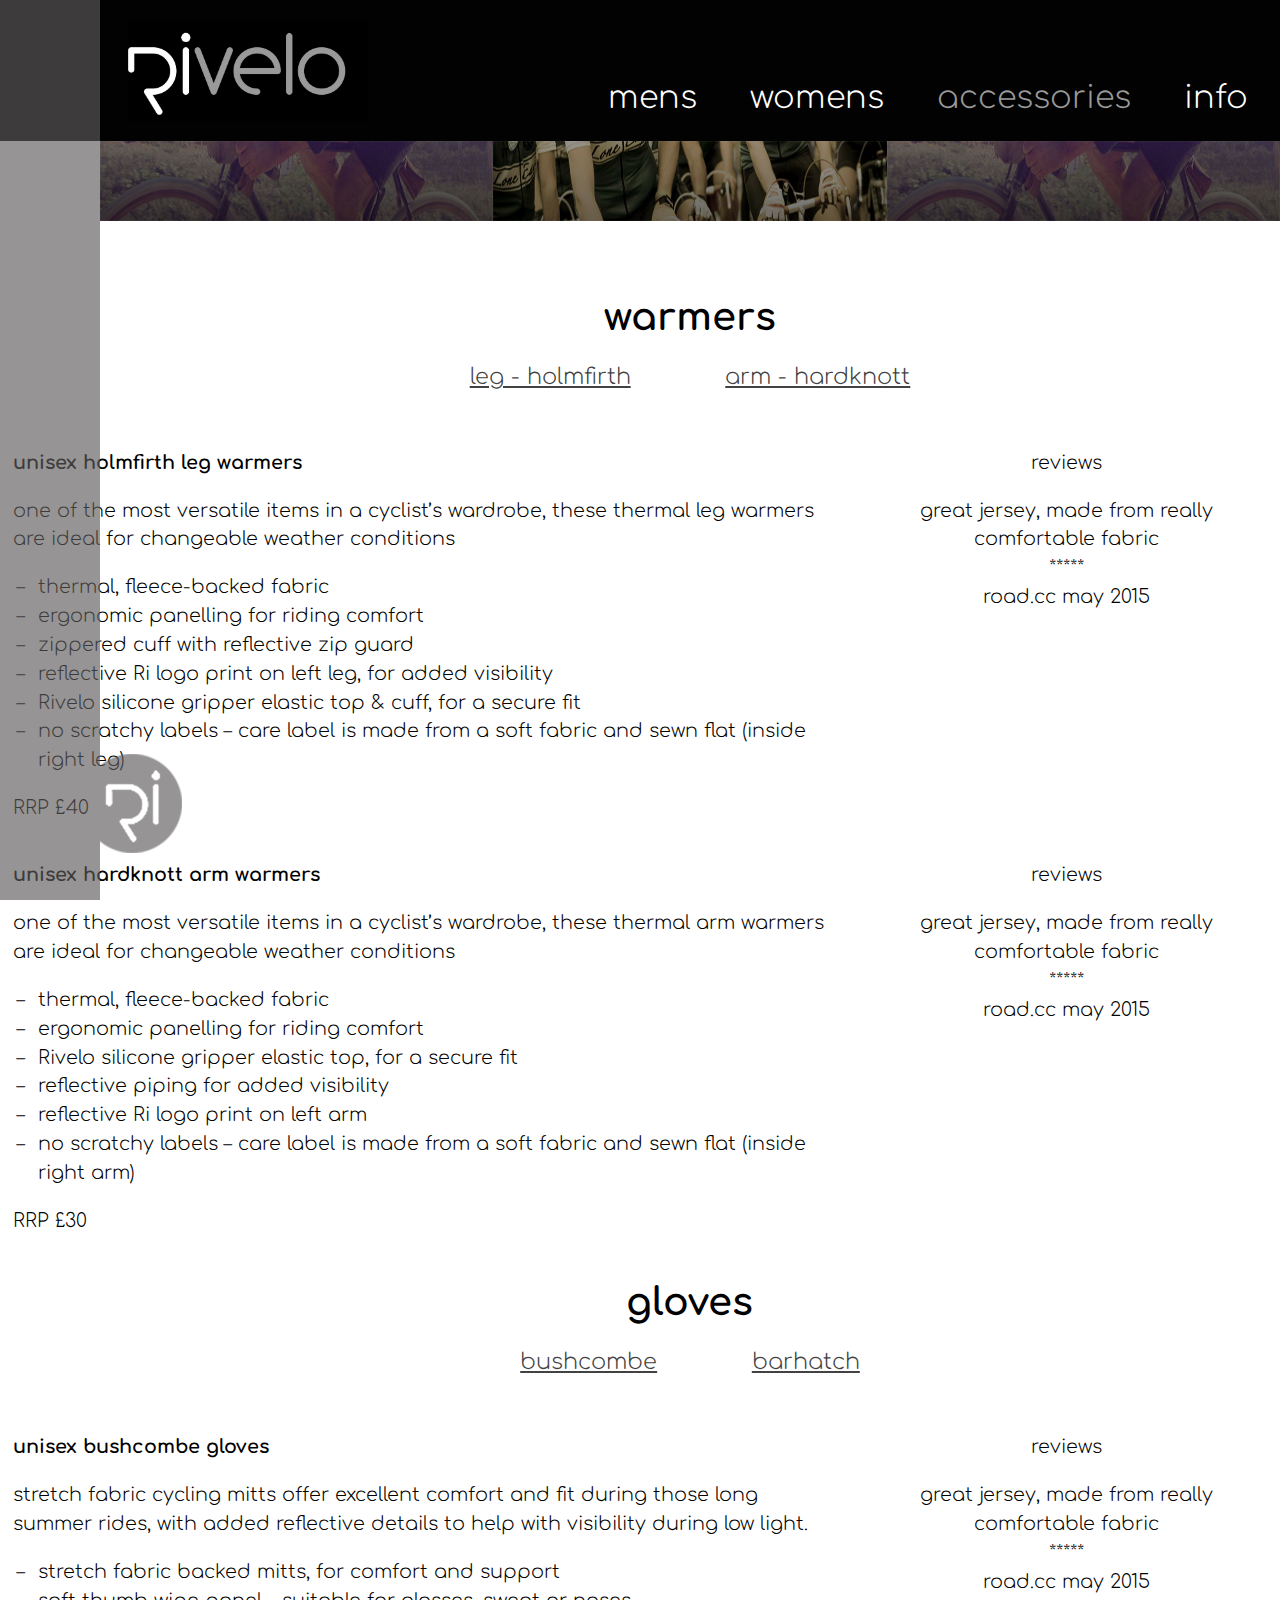
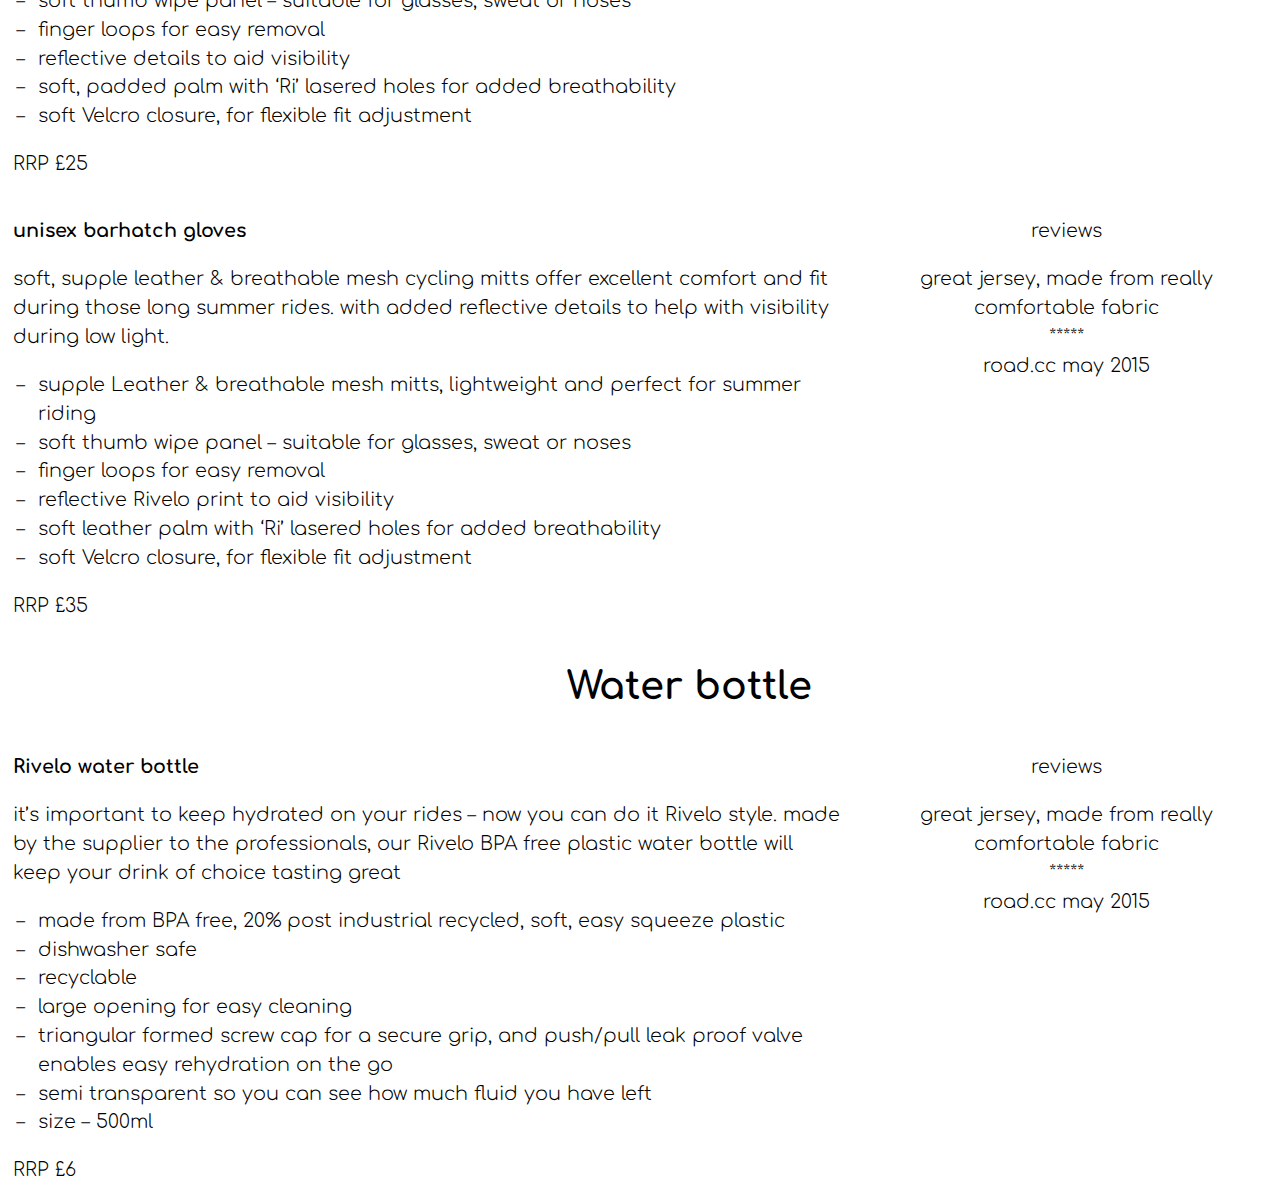
==== commit bef8779f: "boxes mens" ====
--- a/accessories.html
+++ b/accessories.html
@@ -40,19 +40,19 @@
     <nav>
       <ul>
         <li>
-          <a href="#jerseys">
+          <a href="#warmers">
             <img src="images/menu-1-large.jpg" alt="a cute kitten" />
             <span>warmers</span>
           </a>
         </li>
         <li>
-          <a href="#bibshorts">
+          <a href="#gloves">
             <img src="images/menu-2-large.jpg" alt="a cute kitten" />
             <span>gloves</span>
           </a>
         </li>
         <li>
-          <a href="#bibshorts">
+          <a href="#>water-bottle">
             <img src="images/menu-1-large.jpg" alt="a cute kitten" />
             <span>water bottle</span>
           </a>
@@ -69,12 +69,14 @@
 
 <section>
   <div class="container">
-    <div class="text-col col-12 center">
-      <h1>warmers</h1>
-    </div>
-    <div class="text-col col-4 center">
-      <a href="#holmfirth">leg - holmfirth</a>
-      <a href="#hardknott">arm - hardknott</a>
+    <div class="inner-content">
+      <div class="text-col col-12 center">
+        <h1>warmers</h1>
+      </div>
+      <div class="text-col col-12 center sub-title-links">
+        <a href="#holmfirth">leg - holmfirth</a>
+        <a href="#hardknott">arm - hardknott</a>
+      </div>
     </div>
   </div>
 </section>
@@ -378,12 +380,14 @@
 
 <section>
   <div class="container">
-    <div class="text-col col-12 center">
-      <h1>gloves</h1>
-    </div>
-    <div class="text-col col-4 center">
-      <a href="#bushcombe">bushcombe</a>
-      <a href="#barhatch">barhatch</a>
+    <div class="inner-content">
+      <div class="text-col col-12 center">
+        <h1>gloves</h1>
+      </div>
+      <div class="text-col col-12 center sub-title-links">
+        <a href="#bushcombe">bushcombe</a>
+        <a href="#barhatch">barhatch</a>
+      </div>
     </div>
   </div>
 </section>
@@ -684,8 +688,10 @@
 
 <section>
   <div class="container">
-    <div class="text-col col-12 center">
-      <h1>Water bottle</h1>
+    <div class="inner-content">
+      <div class="text-col col-12 center">
+        <h1>Water bottle</h1>
+      </div>
     </div>
   </div>
 </section>
--- a/css/style.css
+++ b/css/style.css
@@ -144,6 +144,7 @@
   padding:0px;
   position:relative;
   width:100%;
+  overflow:auto;
 }
 
 section > a {
@@ -157,7 +158,7 @@
 }
 
 section.spacer.sub-nav-spacer {
-  margin-bottom:100px;
+  margin-bottom:130px;
 }
 
 section > a > .col,
@@ -261,10 +262,7 @@
   margin-left: 100px;
 }
 
-section.product-header,
-section.product-roll {
-  border-bottom: 2px solid;
-}
+
 
 picture {
   opacity:0.4;
@@ -319,11 +317,33 @@
   width:100%;
 }
 
-section .container p {
-  font-size: 1.5em;
+section .container p,
+section .container h2,
+section .container ul {
+  font-size: 1.2em;
   line-height: 1.5em;
   max-width: 1000px;
   margin: 1em auto;
+}
+
+.box {
+  background: red;
+  width: 100%;
+  height: 100%;
+  position: relative;
+  overflow: auto;
+  max-width: 1000px;
+  margin: 0 auto;
+}
+
+section .container ul li {
+  list-style-type: none;
+  margin-left:1.3em;
+}
+section .container ul li:before{
+  content: "–"; /* en dash here */
+  position: absolute;
+  margin-left: -1.1em;
 }
 
 section .container p.small {
@@ -467,6 +487,22 @@
   color:#ccc;
 }
 
+h1 {
+  font-size: 2.4em;
+}
+
+.sub-title-links {
+  margin-bottom: 2.5em;
+}
+
+.sub-title-links a {
+  color: #424242;
+  padding: 0 2em;
+  font-size: 1.4em;
+}
+
+
+
 @media screen and (min-width: 1440px) {
   .container.top-header {
     padding: 0 10% 1em 10%;
@@ -494,6 +530,11 @@
     height: 100%;
     width: auto;
   }
+
+  .box {
+    max-width: 800px;
+  }
+
 }
 
 
@@ -545,8 +586,12 @@
   .container.sub-nav {
     padding-left:50px;
   }
-  section .container p {
+  .index section .container p {
     max-width: 600px;
+  }
+
+  .box {
+    max-width: 700px;
   }
 }
 
@@ -564,6 +609,13 @@
      display:none;
    }
 
+   .box {
+     max-width: 600px;
+   }
+
+   .sub-title-links a {
+       font-size: 1.3em;
+    }
 }
 
 @media screen and (max-width: 736px) {
@@ -597,22 +649,38 @@
     display:none;
   }
 
-  section .container p {
+  .index section .container p {
     max-width: 500px;
   }
 
+  h1 {
+    font-size: 1.6em;
+  }
+
+  .sub-title-links {
+    margin-bottom: 2.2em;
+  }
+
+  .sub-title-links a {
+    padding: 0 1.3em;
+    font-size: 1.2em;
+  }
+
+  .box {
+    max-width: 500px;
+  }
 }
 
 @media screen and (max-width: 599px) {
 
-  inner-content {
+  .inner-content {
     margin-left: 30px;
   }
   figure,
   .container.sub-nav {
     padding-left:30px;
   }
-  section .container p {
+  .index section .container p {
     max-width: 400px;
   }
 
@@ -632,8 +700,18 @@
     margin-left: 1.3em;
   }
 
-  section .container p {
+  .index section .container p {
     font-size: 1.2em;
+  }
+
+  .product section .container p {
+    font-size: 0.9em;
+    line-height:1.4em;
+  }
+
+  .product section .container li {
+    font-size: 0.7em;
+    line-height:1.4em;
   }
 
   figure {
@@ -664,10 +742,29 @@
     margin: -2em 0 0 0;
   }
 
-
-
   section .container p.big {
     font-size: 1.6em;
+  }
+
+  h1 {
+    font-size: 1.3em;
+  }
+
+  .sub-title-links {
+    margin-bottom: 2em;
+  }
+
+  .sub-title-links a {
+    padding: 0 1em;
+    font-size: 1em;
+  }
+
+  section.spacer.sub-nav-spacer {
+    margin-bottom:100px;
+  }
+
+  .box {
+    max-width: 400px;
   }
 }
 
@@ -697,20 +794,33 @@
   figure {
     padding-left:30px;
   }
-  section .container p {
+  .index section .container p {
     max-width: 280px;
     font-size: 1em;
   }
-  section .container p.small {
+  .index section .container p.small {
     font-size: 1em;
   }
   .sub-nav nav li span {
     font-size: 1em;
     bottom: 2em;
   }
+
+  .sub-title-links a {
+    padding: 0px 0.7em;
+    font-size: 0.8em;
+  }
+
+  .box {
+    max-width: 320px;
+  }
 }
 
 @media screen and (max-width: 420px) {
+
+  .box {
+    max-width: 280px;
+  }
 
   section.spacer {
     height: 83px;
@@ -747,7 +857,7 @@
     font-size: 1.2em;
   }
 
-  section .container p.big {
+  .index section .container p.big {
     font-size: 1.4em;
   }
 
@@ -755,7 +865,7 @@
     font-size: 1.0em;
   }
 
-  section .container p {
+  .index section .container p {
     max-width: 230px;
   }
 
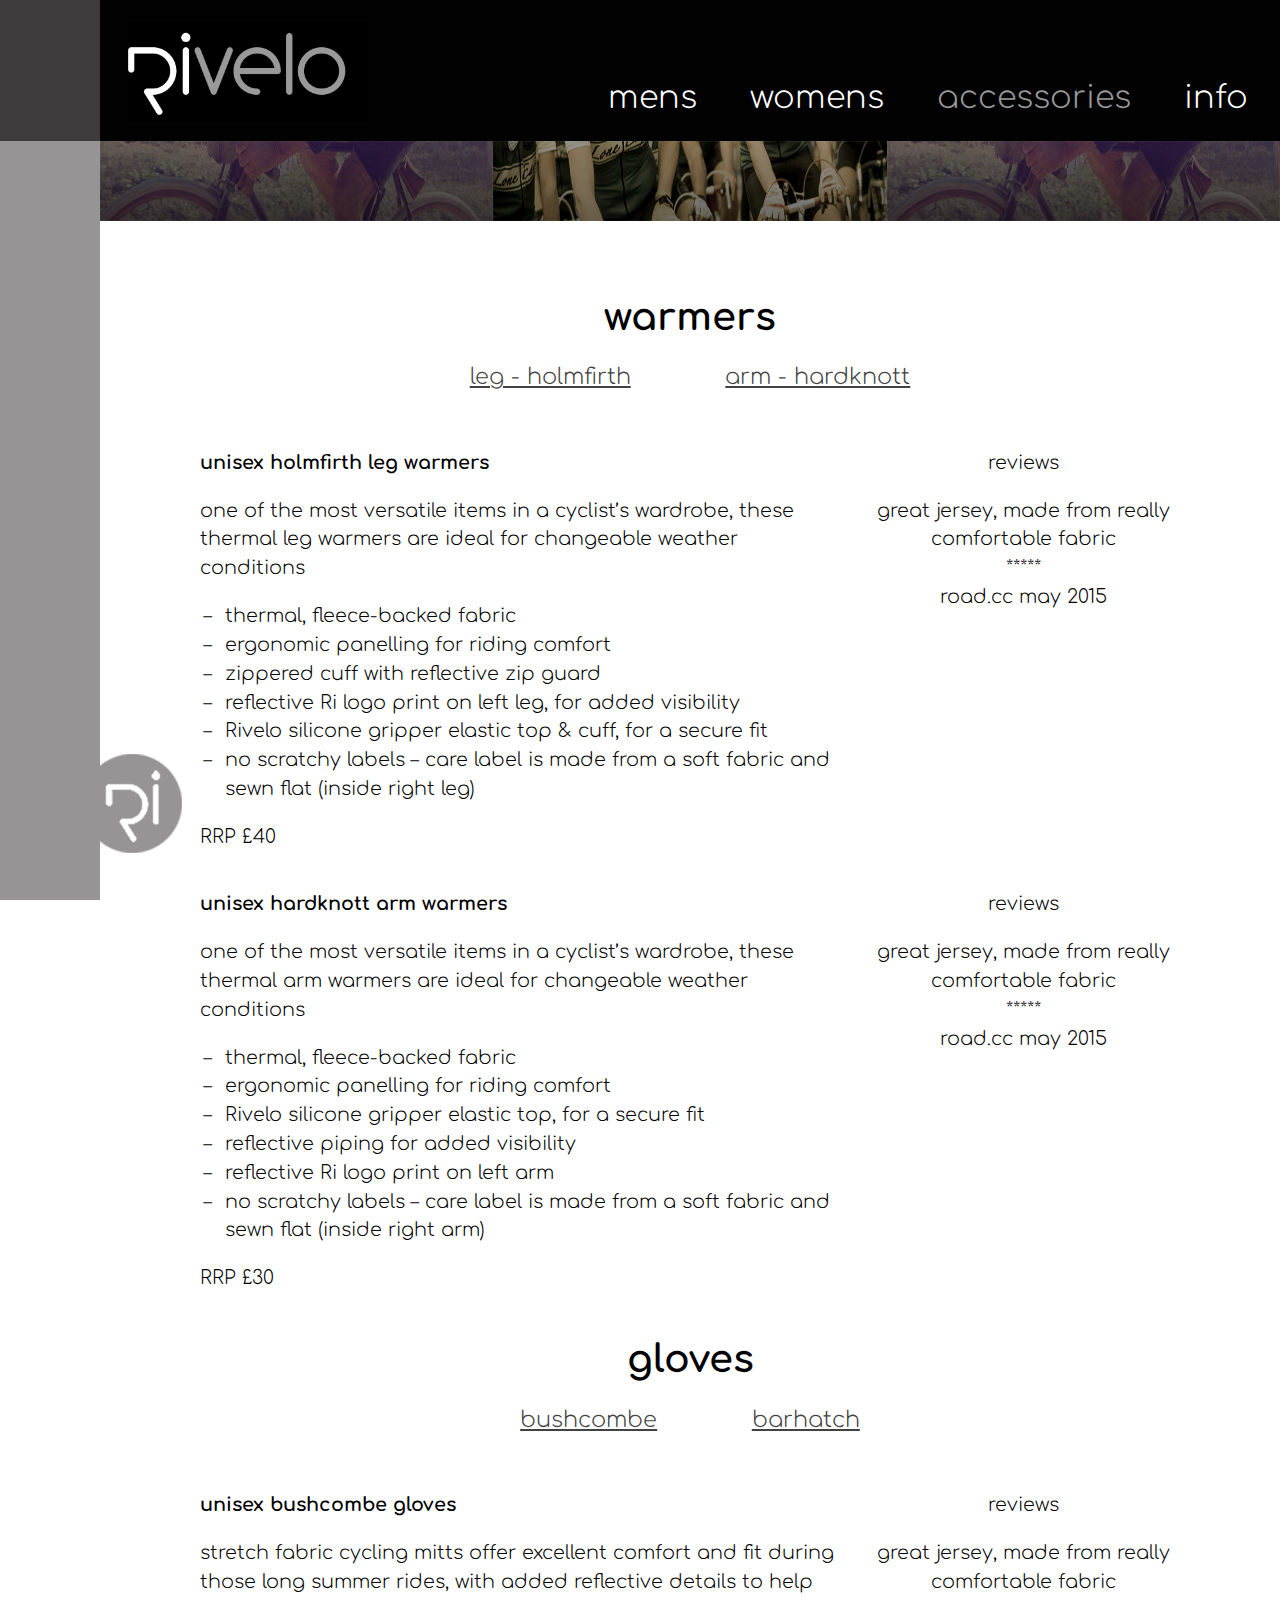
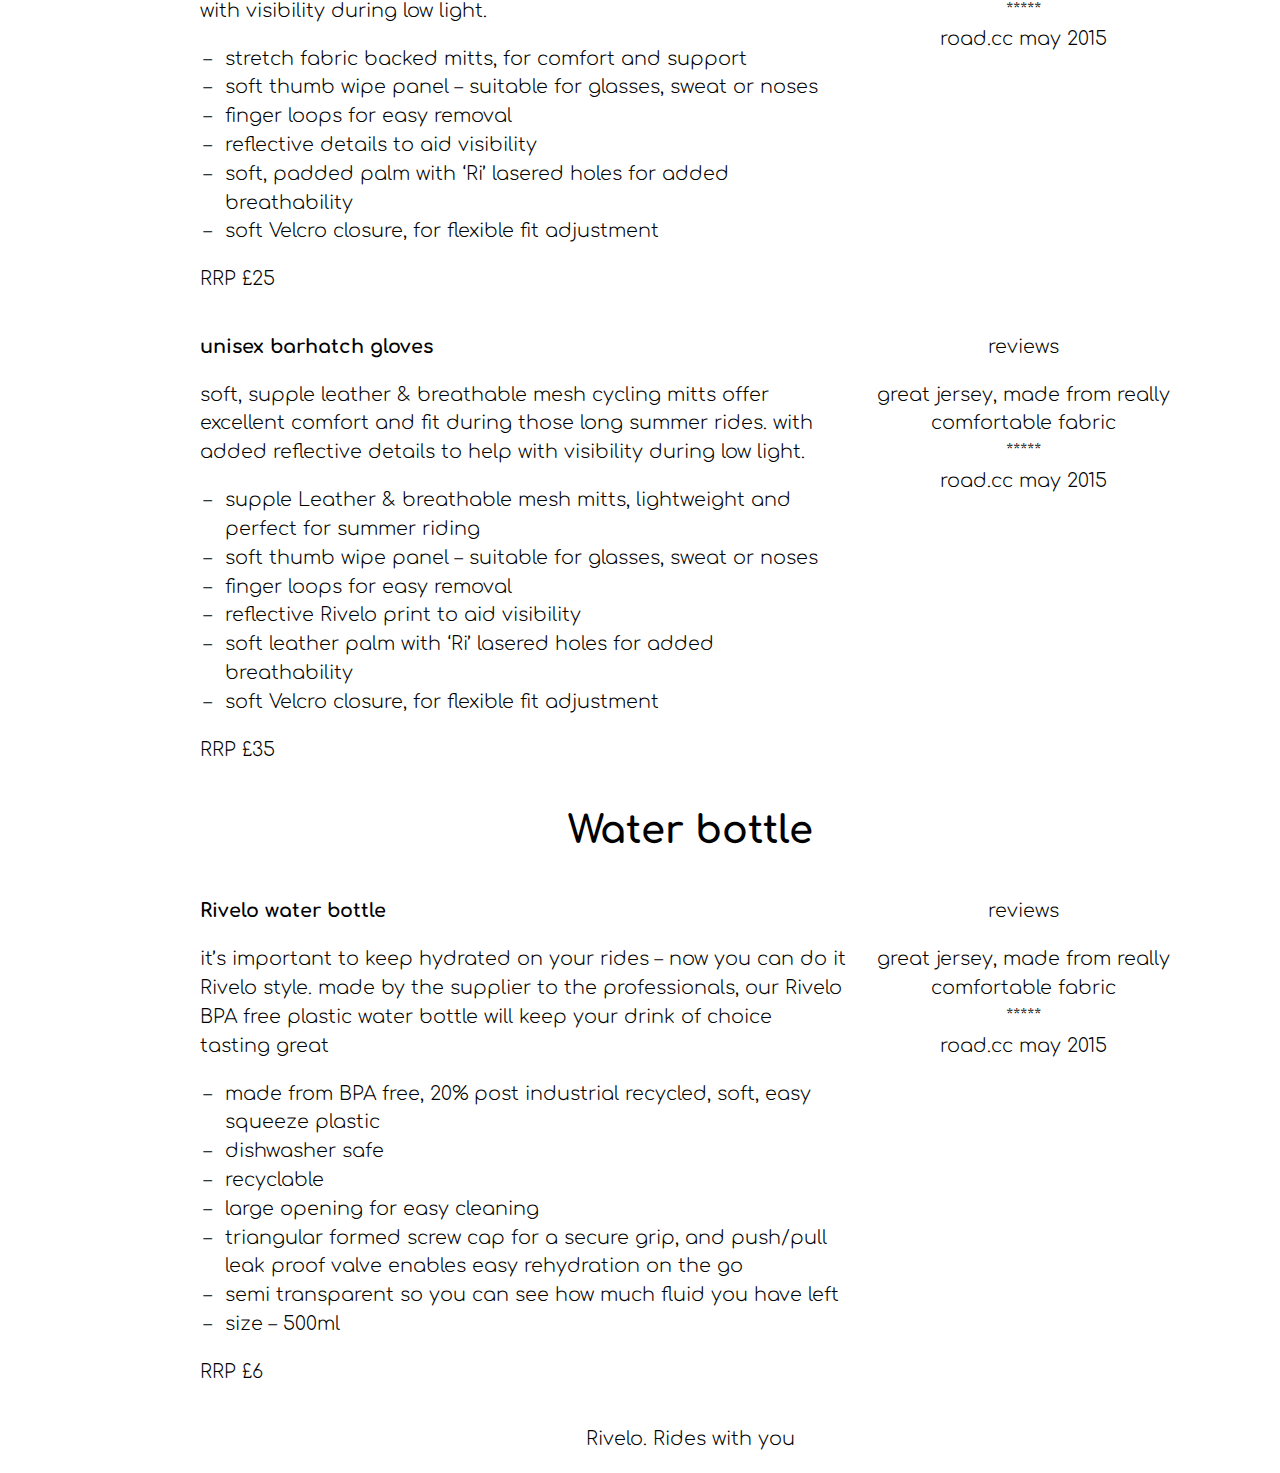
==== commit becb6ea2: "boxes for all pages set up" ====
--- a/accessories.html
+++ b/accessories.html
@@ -2,7 +2,7 @@
 <html lang="en">
 <head>
   <meta charset="utf-8">
-  <title>Detail - Rivelo</title>
+  <title>Accessories - Rivelo</title>
   <meta name="description" content="">
   <meta name="author" content="">
   <meta name="viewport" content="width=device-width, initial-scale=1">
@@ -13,7 +13,7 @@
   <link href='http://fonts.googleapis.com/css?family=Comfortaa:400,300,700' rel='stylesheet' type='text/css'>
 
 </head>
-<body>
+<body class="product">
 
 <div class="strip">
   <div class="strip-icon"></div>
@@ -70,12 +70,14 @@
 <section>
   <div class="container">
     <div class="inner-content">
-      <div class="text-col col-12 center">
-        <h1>warmers</h1>
-      </div>
-      <div class="text-col col-12 center sub-title-links">
-        <a href="#holmfirth">leg - holmfirth</a>
-        <a href="#hardknott">arm - hardknott</a>
+      <div class="box">
+        <div class="text-col col-12 center">
+          <h1>warmers</h1>
+        </div>
+        <div class="text-col col-12 center sub-title-links">
+          <a href="#holmfirth">leg - holmfirth</a>
+          <a href="#hardknott">arm - hardknott</a>
+        </div>
       </div>
     </div>
   </div>
@@ -199,27 +201,31 @@
 
 <section>
   <div class="container">
-    <div class="text-col col-8 left">
-      <h2>unisex holmfirth leg warmers</h2>
-      <p>one of the most versatile items in a cyclist’s wardrobe, these thermal leg warmers are ideal for changeable weather conditions</p>
-      <ul>
-        <li>thermal, fleece-backed fabric</li>
-        <li>ergonomic panelling for riding comfort</li>
-        <li>zippered cuff with reflective zip guard</li>
-        <li>reflective Ri logo print on left leg, for added visibility</li>
-        <li>Rivelo silicone gripper elastic top & cuff, for a secure fit</li>
-        <li>no scratchy labels – care label is made from a soft fabric and sewn flat (inside right leg)</li>
-      </ul>
-      </p>
-      <p class="prize">RRP £40</p>
-    </div>
-    <div class="text-col col-4 center">
-      <p>reviews</p>
-      <p>great jersey, made from really <br />
-      comfortable fabric<br />
-      *****<br />
-      road.cc may 2015<br />
-    </p>
+    <div class="inner-content">
+      <div class="box">
+        <div class="text-col col-8 left">
+          <h2>unisex holmfirth leg warmers</h2>
+          <p>one of the most versatile items in a cyclist’s wardrobe, these thermal leg warmers are ideal for changeable weather conditions</p>
+          <ul>
+            <li>thermal, fleece-backed fabric</li>
+            <li>ergonomic panelling for riding comfort</li>
+            <li>zippered cuff with reflective zip guard</li>
+            <li>reflective Ri logo print on left leg, for added visibility</li>
+            <li>Rivelo silicone gripper elastic top & cuff, for a secure fit</li>
+            <li>no scratchy labels – care label is made from a soft fabric and sewn flat (inside right leg)</li>
+          </ul>
+          </p>
+          <p class="prize">RRP £40</p>
+        </div>
+        <div class="text-col col-4 center">
+          <p>reviews</p>
+          <p>great jersey, made from really <br />
+          comfortable fabric<br />
+          *****<br />
+          road.cc may 2015<br />
+        </p>
+        </div>
+      </div>
     </div>
   </div>
 </section>
@@ -344,27 +350,31 @@
 
 <section>
   <div class="container">
-    <div class="text-col col-8 left">
-      <h2>unisex hardknott arm warmers</h2>
-      <p>one of the most versatile items in a cyclist’s wardrobe, these thermal arm warmers are ideal for changeable weather conditions</p>
-      <ul>
-        <li>thermal, fleece-backed fabric</li>
-        <li>ergonomic panelling for riding comfort</li>
-        <li>Rivelo silicone gripper elastic top, for a secure fit</li>
-        <li>reflective piping for added visibility</li>
-        <li>reflective Ri logo print on left arm</li>
-        <li>no scratchy labels – care label is made from a soft fabric and sewn flat (inside right arm)</li>
-      </ul>
-      </p>
-      <p class="prize">RRP £30</p>
-    </div>
-    <div class="text-col col-4 center">
-      <p>reviews</p>
-      <p>great jersey, made from really <br />
-      comfortable fabric<br />
-      *****<br />
-      road.cc may 2015<br />
-    </p>
+    <div class="inner-content">
+      <div class="box">
+        <div class="text-col col-8 left">
+          <h2>unisex hardknott arm warmers</h2>
+          <p>one of the most versatile items in a cyclist’s wardrobe, these thermal arm warmers are ideal for changeable weather conditions</p>
+          <ul>
+            <li>thermal, fleece-backed fabric</li>
+            <li>ergonomic panelling for riding comfort</li>
+            <li>Rivelo silicone gripper elastic top, for a secure fit</li>
+            <li>reflective piping for added visibility</li>
+            <li>reflective Ri logo print on left arm</li>
+            <li>no scratchy labels – care label is made from a soft fabric and sewn flat (inside right arm)</li>
+          </ul>
+          </p>
+          <p class="prize">RRP £30</p>
+        </div>
+        <div class="text-col col-4 center">
+          <p>reviews</p>
+          <p>great jersey, made from really <br />
+          comfortable fabric<br />
+          *****<br />
+          road.cc may 2015<br />
+        </p>
+        </div>
+      </div>
     </div>
   </div>
 </section>
@@ -381,12 +391,14 @@
 <section>
   <div class="container">
     <div class="inner-content">
-      <div class="text-col col-12 center">
-        <h1>gloves</h1>
-      </div>
-      <div class="text-col col-12 center sub-title-links">
-        <a href="#bushcombe">bushcombe</a>
-        <a href="#barhatch">barhatch</a>
+      <div class="box">
+        <div class="text-col col-12 center">
+          <h1>gloves</h1>
+        </div>
+        <div class="text-col col-12 center sub-title-links">
+          <a href="#bushcombe">bushcombe</a>
+          <a href="#barhatch">barhatch</a>
+        </div>
       </div>
     </div>
   </div>
@@ -510,27 +522,31 @@
 
 <section>
   <div class="container">
-    <div class="text-col col-8 left">
-      <h2>unisex bushcombe gloves</h2>
-      <p>stretch fabric cycling mitts offer excellent comfort and fit during those long summer rides, with added reflective details to help with visibility during low light.</p>
-      <ul>
-        <li>stretch fabric backed mitts, for comfort and support</li>
-        <li>soft thumb wipe panel – suitable for glasses, sweat or noses</li>
-        <li>finger loops for easy removal</li>
-        <li>reflective details to aid visibility</li>
-        <li>soft, padded palm with ‘Ri’ lasered holes for added breathability</li>
-        <li>soft Velcro closure, for flexible fit adjustment</li>
-      </ul>
-      </p>
-      <p class="prize">RRP £25</p>
-    </div>
-    <div class="text-col col-4 center">
-      <p>reviews</p>
-      <p>great jersey, made from really <br />
-      comfortable fabric<br />
-      *****<br />
-      road.cc may 2015<br />
-    </p>
+    <div class="inner-content">
+      <div class="box">
+        <div class="text-col col-8 left">
+          <h2>unisex bushcombe gloves</h2>
+          <p>stretch fabric cycling mitts offer excellent comfort and fit during those long summer rides, with added reflective details to help with visibility during low light.</p>
+          <ul>
+            <li>stretch fabric backed mitts, for comfort and support</li>
+            <li>soft thumb wipe panel – suitable for glasses, sweat or noses</li>
+            <li>finger loops for easy removal</li>
+            <li>reflective details to aid visibility</li>
+            <li>soft, padded palm with ‘Ri’ lasered holes for added breathability</li>
+            <li>soft Velcro closure, for flexible fit adjustment</li>
+          </ul>
+          </p>
+          <p class="prize">RRP £25</p>
+        </div>
+        <div class="text-col col-4 center">
+          <p>reviews</p>
+          <p>great jersey, made from really <br />
+          comfortable fabric<br />
+          *****<br />
+          road.cc may 2015<br />
+          </p>
+        </div>
+      </div>
     </div>
   </div>
 </section>
@@ -655,27 +671,31 @@
 
 <section>
   <div class="container">
-    <div class="text-col col-8 left">
-      <h2>unisex barhatch gloves</h2>
-      <p>soft, supple leather & breathable mesh cycling mitts offer excellent comfort and fit during those long summer rides. with added reflective details to help with visibility during low light.</p>
-      <ul>
-        <li>supple Leather & breathable mesh mitts, lightweight and perfect  for summer riding</li>
-        <li>soft thumb wipe panel – suitable for glasses, sweat or noses</li>
-        <li>finger loops for easy removal</li>
-        <li>reflective Rivelo print  to aid visibility</li>
-        <li>soft leather palm with ‘Ri’ lasered holes for added breathability</li>
-        <li>soft Velcro closure, for flexible fit adjustment</li>
-      </ul>
-      </p>
-      <p class="prize">RRP £35</p>
-    </div>
-    <div class="text-col col-4 center">
-      <p>reviews</p>
-      <p>great jersey, made from really <br />
-      comfortable fabric<br />
-      *****<br />
-      road.cc may 2015<br />
-    </p>
+    <div class="inner-content">
+      <div class="box">
+        <div class="text-col col-8 left">
+          <h2>unisex barhatch gloves</h2>
+          <p>soft, supple leather & breathable mesh cycling mitts offer excellent comfort and fit during those long summer rides. with added reflective details to help with visibility during low light.</p>
+          <ul>
+            <li>supple Leather & breathable mesh mitts, lightweight and perfect  for summer riding</li>
+            <li>soft thumb wipe panel – suitable for glasses, sweat or noses</li>
+            <li>finger loops for easy removal</li>
+            <li>reflective Rivelo print  to aid visibility</li>
+            <li>soft leather palm with ‘Ri’ lasered holes for added breathability</li>
+            <li>soft Velcro closure, for flexible fit adjustment</li>
+          </ul>
+          </p>
+          <p class="prize">RRP £35</p>
+        </div>
+        <div class="text-col col-4 center">
+          <p>reviews</p>
+          <p>great jersey, made from really <br />
+          comfortable fabric<br />
+          *****<br />
+          road.cc may 2015<br />
+          </p>
+        </div>
+      </div>
     </div>
   </div>
 </section>
@@ -689,8 +709,10 @@
 <section>
   <div class="container">
     <div class="inner-content">
-      <div class="text-col col-12 center">
-        <h1>Water bottle</h1>
+      <div class="box">
+        <div class="text-col col-12 center">
+          <h1>Water bottle</h1>
+        </div>
       </div>
     </div>
   </div>
@@ -815,28 +837,32 @@
 
 <section>
   <div class="container">
-    <div class="text-col col-8 left">
-      <h2>Rivelo water bottle</h2>
-      <p>it’s important to keep hydrated on your rides – now you can do it Rivelo style. made by the supplier to the professionals, our Rivelo BPA free plastic water bottle will keep your drink of choice tasting great</p>
-      <ul>
-        <li>made from BPA free, 20% post industrial recycled, soft, easy squeeze plastic</li>
-        <li>dishwasher safe</li>
-        <li>recyclable</li>
-        <li>large opening for easy cleaning</li>
-        <li>triangular formed screw cap for a secure grip, and push/pull leak proof valve enables easy rehydration on the go</li>
-        <li>semi transparent so you can see how much fluid you have left</li>
-        <li>size – 500ml</li>
-      </ul>
-      </p>
-      <p class="prize">RRP £6</p>
-    </div>
-    <div class="text-col col-4 center">
-      <p>reviews</p>
-      <p>great jersey, made from really <br />
-      comfortable fabric<br />
-      *****<br />
-      road.cc may 2015<br />
-    </p>
+    <div class="inner-content">
+      <div class="box">
+        <div class="text-col col-8 left">
+          <h2>Rivelo water bottle</h2>
+          <p>it’s important to keep hydrated on your rides – now you can do it Rivelo style. made by the supplier to the professionals, our Rivelo BPA free plastic water bottle will keep your drink of choice tasting great</p>
+          <ul>
+            <li>made from BPA free, 20% post industrial recycled, soft, easy squeeze plastic</li>
+            <li>dishwasher safe</li>
+            <li>recyclable</li>
+            <li>large opening for easy cleaning</li>
+            <li>triangular formed screw cap for a secure grip, and push/pull leak proof valve enables easy rehydration on the go</li>
+            <li>semi transparent so you can see how much fluid you have left</li>
+            <li>size – 500ml</li>
+          </ul>
+          </p>
+          <p class="prize">RRP £6</p>
+        </div>
+        <div class="text-col col-4 center">
+          <p>reviews</p>
+          <p>great jersey, made from really <br />
+          comfortable fabric<br />
+          *****<br />
+          road.cc may 2015<br />
+        </p>
+        </div>
+      </div>
     </div>
   </div>
 </section>
@@ -844,7 +870,17 @@
 
 <!-- END Water bottle -->
 
-
+<section>
+  <div class="container">
+    <div class="inner-content">
+      <div class="box">
+        <div class="text-col col-12 center">
+          <p>Rivelo. Rides with you</p>
+        </div>
+      </div>
+    </div>
+  </div>
+</section>
 
 
 <!-- JS -->
--- a/css/style.css
+++ b/css/style.css
@@ -327,9 +327,6 @@
 }
 
 .box {
-  background: red;
-  width: 100%;
-  height: 100%;
   position: relative;
   overflow: auto;
   max-width: 1000px;
@@ -704,12 +701,14 @@
     font-size: 1.2em;
   }
 
-  .product section .container p {
+  .product section .container p,
+  .info section .container p {
     font-size: 0.9em;
     line-height:1.4em;
   }
 
-  .product section .container li {
+  .product section .container li,
+  .info section .container li {
     font-size: 0.7em;
     line-height:1.4em;
   }
@@ -813,6 +812,10 @@
 
   .box {
     max-width: 320px;
+  }
+
+  .info table {
+    font-size:0.7em;
   }
 }
 
@@ -873,5 +876,10 @@
     font-size:0.9em;
   }
 
-
-}
+  section .container p,
+  section .container h2,
+  section .container ul {
+    font-size: 1em;
+  }
+
+}
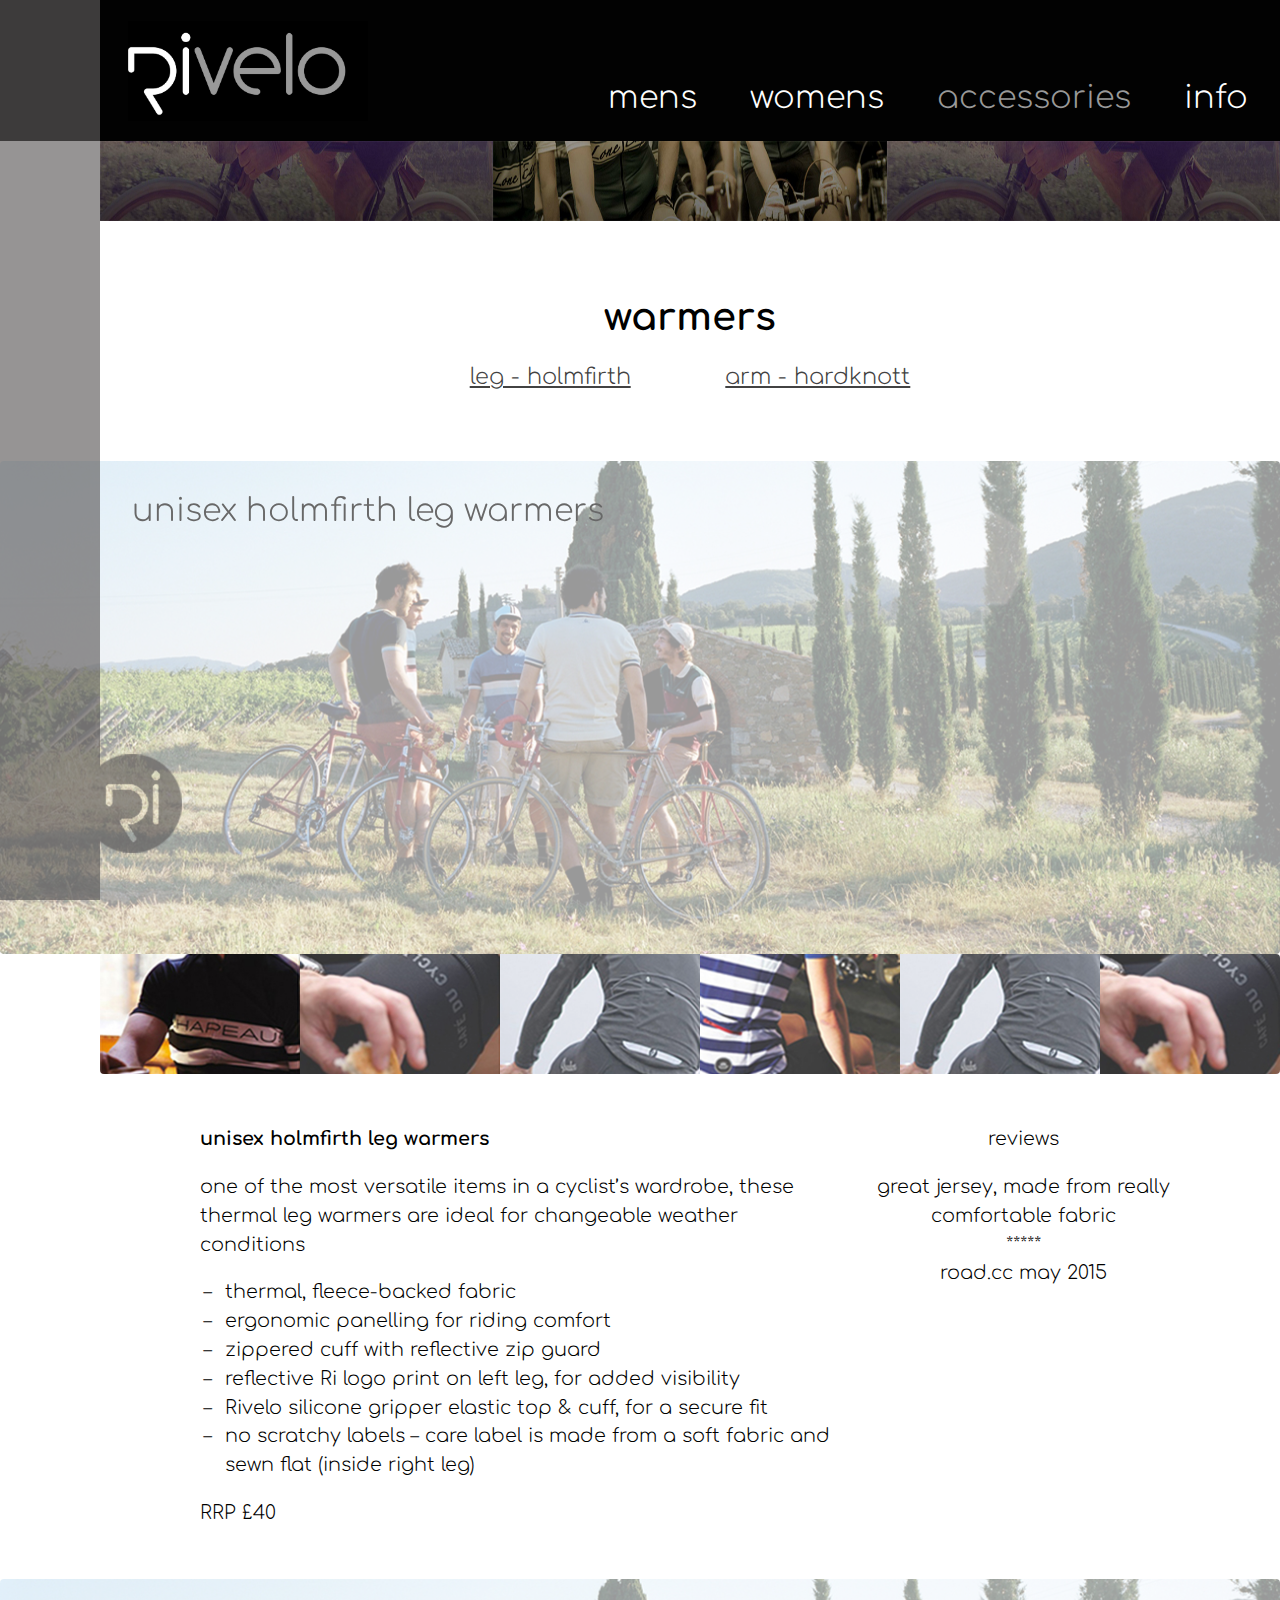
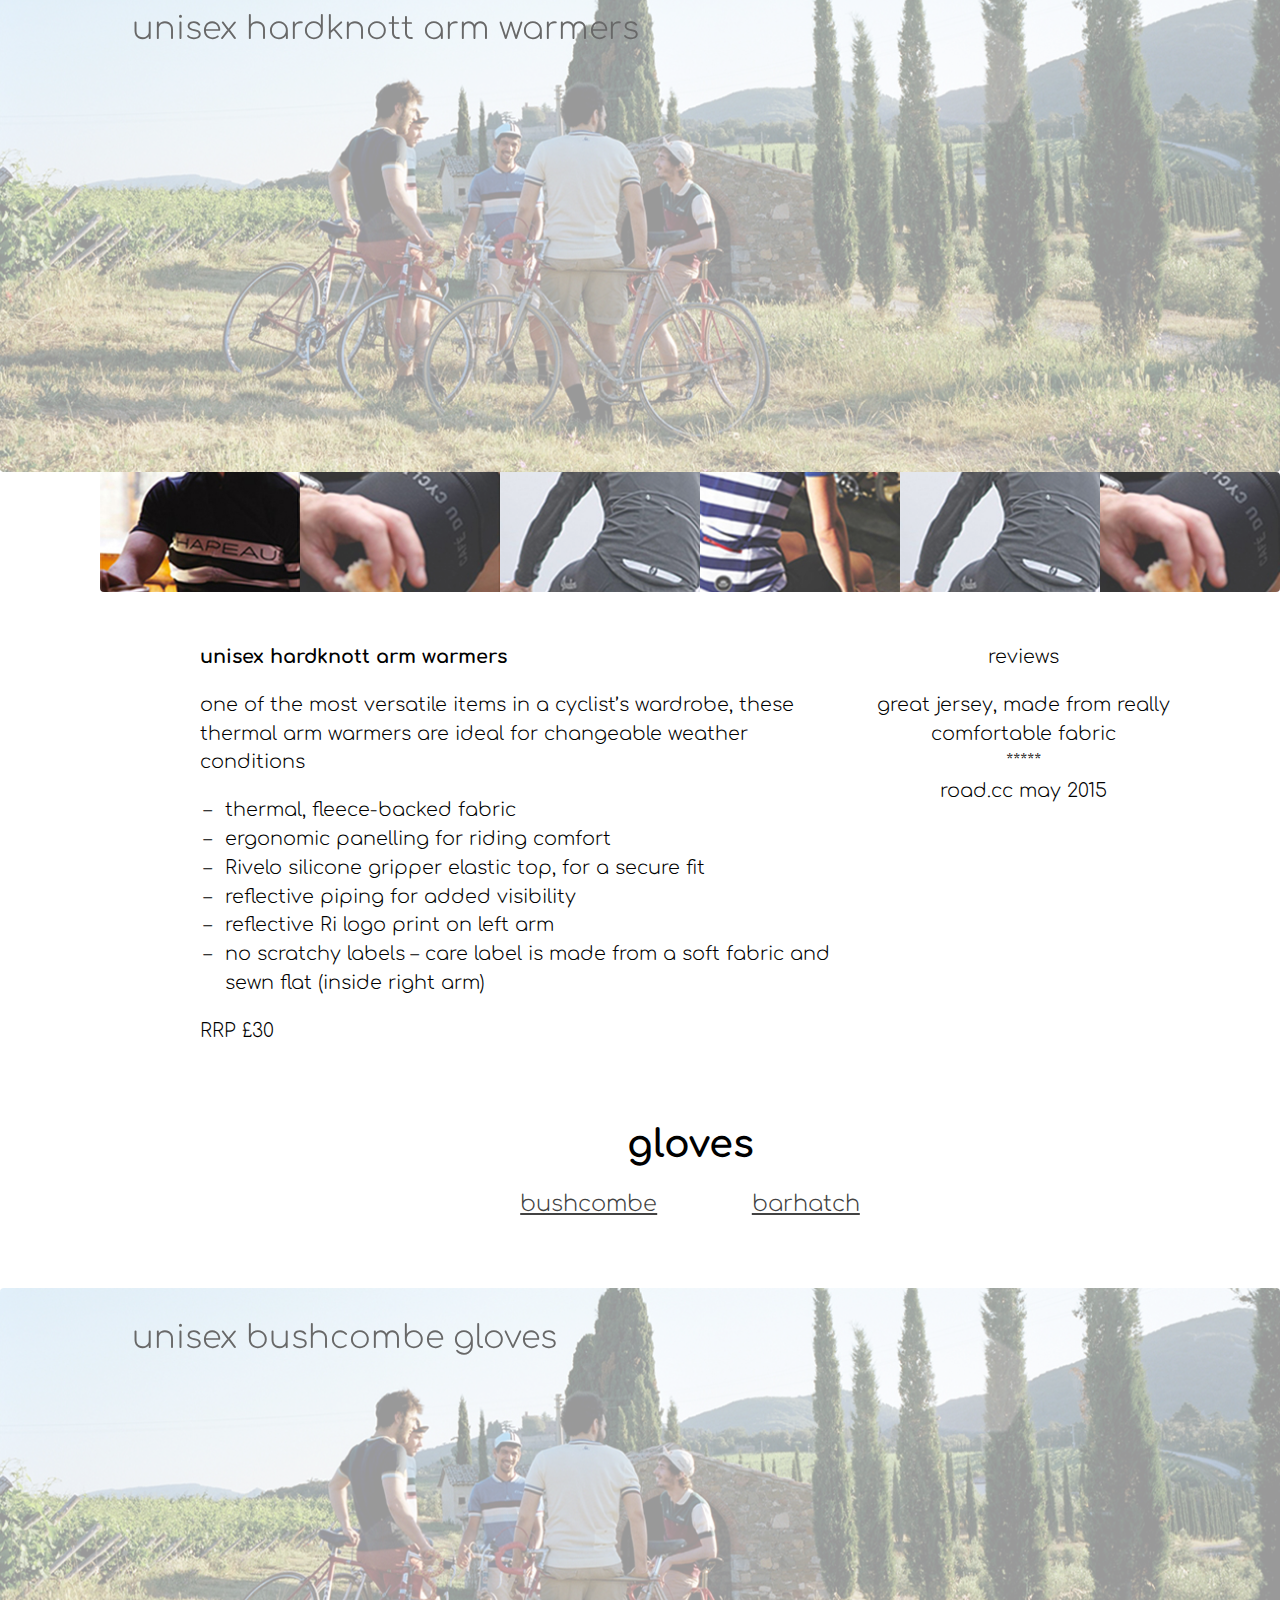
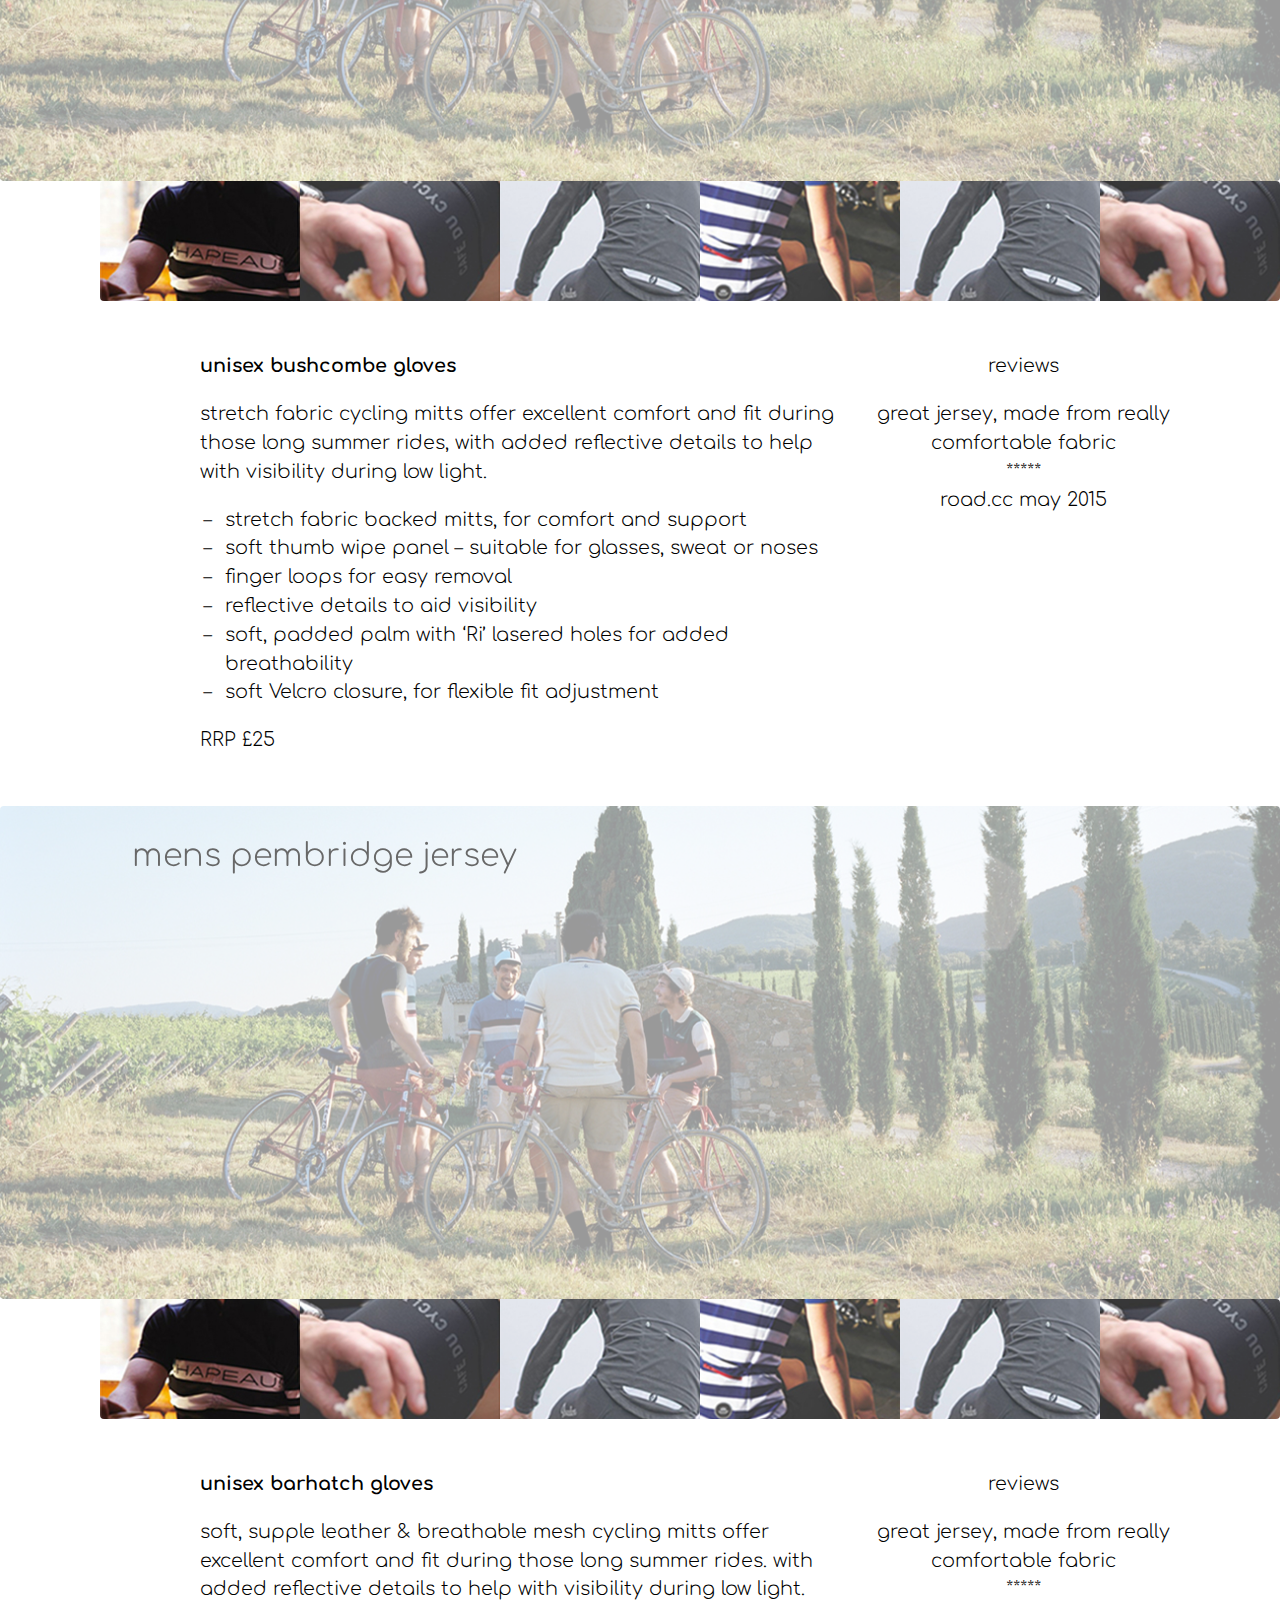
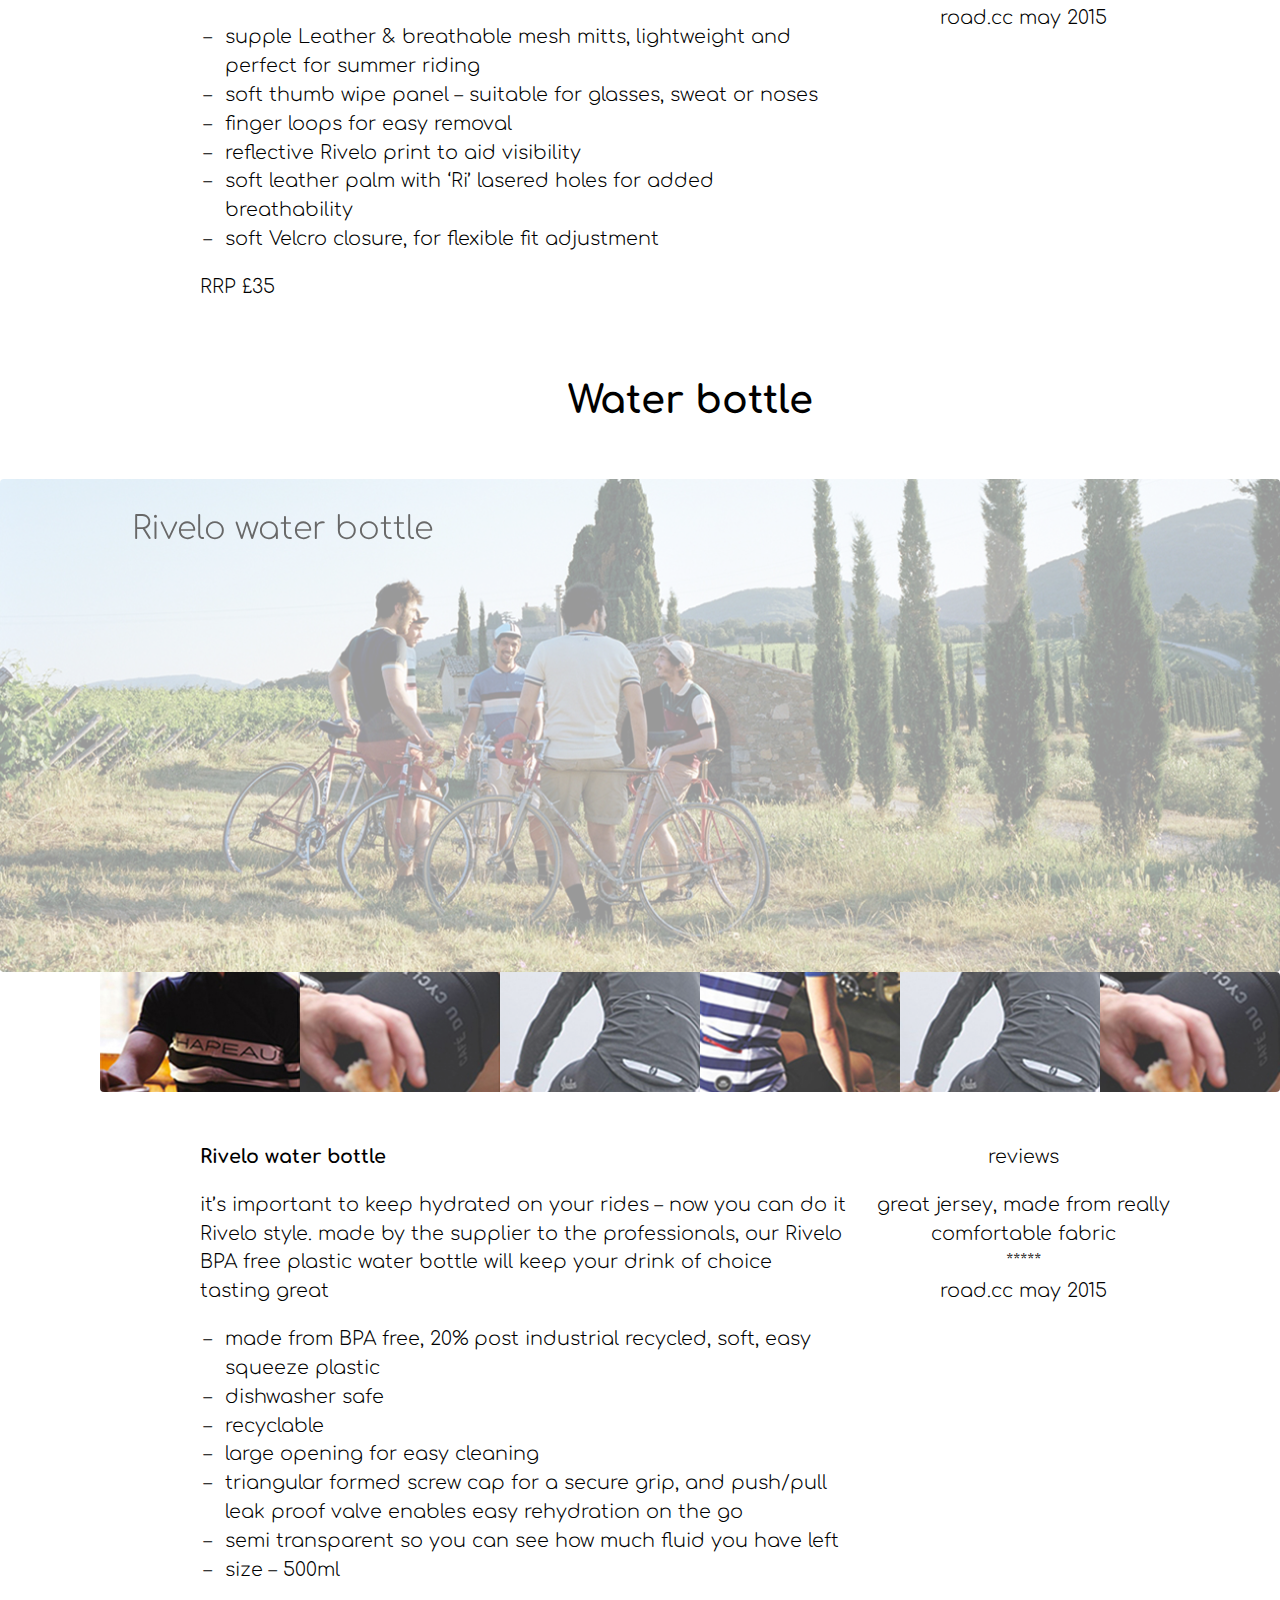
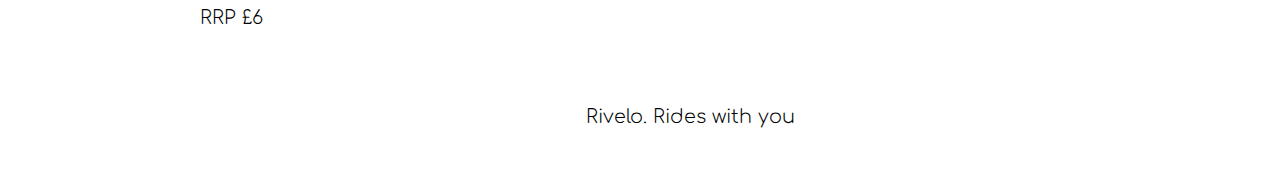
==== commit 5f94129d: "all sliders set up" ====
--- a/accessories.html
+++ b/accessories.html
@@ -52,7 +52,7 @@
           </a>
         </li>
         <li>
-          <a href="#>water-bottle">
+          <a href="#bottle">
             <img src="images/menu-1-large.jpg" alt="a cute kitten" />
             <span>water bottle</span>
           </a>
@@ -90,7 +90,7 @@
       <h3>unisex holmfirth leg warmers</h3>
     </figure>
   </div>
-  <div id="slider" class="flexslider">
+  <div id="holmfirth-slider" class="flexslider">
     <ul class="slides">
       <li>
         <picture>
@@ -185,8 +185,8 @@
 </section>
 
 <section class="product-roll">
-  <div class="col">
-    <div id="carousel" class="flexslider">
+  <div class="inner-content">
+    <div id="holmfirth-carousel" class="flexslider">
       <ul class="slides">
         <li><img src="images/menu1.jpg" /></li>
         <li><img src="images/menu2.jpg" /></li>
@@ -239,7 +239,7 @@
       <h3>unisex hardknott arm warmers</h3>
     </figure>
   </div>
-  <div id="slider" class="flexslider">
+  <div id="hardknott-slider" class="flexslider">
     <ul class="slides">
       <li>
         <picture>
@@ -334,8 +334,8 @@
 </section>
 
 <section class="product-roll">
-  <div class="col">
-    <div id="carousel" class="flexslider">
+  <div class="inner-content">
+    <div id="hardknott-carousel" class="flexslider">
       <ul class="slides">
         <li><img src="images/menu1.jpg" /></li>
         <li><img src="images/menu2.jpg" /></li>
@@ -411,7 +411,7 @@
       <h3>unisex bushcombe gloves</h3>
     </figure>
   </div>
-  <div id="slider" class="flexslider">
+  <div id="bushcombe-slider" class="flexslider">
     <ul class="slides">
       <li>
         <picture>
@@ -506,8 +506,8 @@
 </section>
 
 <section class="product-roll">
-  <div class="col">
-    <div id="carousel" class="flexslider">
+  <div class="inner-content">
+    <div id="bushcombe-carousel" class="flexslider">
       <ul class="slides">
         <li><img src="images/menu1.jpg" /></li>
         <li><img src="images/menu2.jpg" /></li>
@@ -560,7 +560,7 @@
       <h3>mens pembridge jersey</h3>
     </figure>
   </div>
-  <div id="slider" class="flexslider">
+  <div id="barhatch-slider" class="flexslider">
     <ul class="slides">
       <li>
         <picture>
@@ -655,8 +655,8 @@
 </section>
 
 <section class="product-roll">
-  <div class="col">
-    <div id="carousel" class="flexslider">
+  <div class="inner-content">
+    <div id="barhatch-carousel" class="flexslider">
       <ul class="slides">
         <li><img src="images/menu1.jpg" /></li>
         <li><img src="images/menu2.jpg" /></li>
@@ -726,7 +726,7 @@
       <h3>Rivelo water bottle</h3>
     </figure>
   </div>
-  <div id="slider" class="flexslider">
+  <div id="waterbottle-slider" class="flexslider">
     <ul class="slides">
       <li>
         <picture>
@@ -821,8 +821,8 @@
 </section>
 
 <section class="product-roll">
-  <div class="col">
-    <div id="carousel" class="flexslider">
+  <div class="inner-content">
+    <div id="waterbottle-carousel" class="flexslider">
       <ul class="slides">
         <li><img src="images/menu1.jpg" /></li>
         <li><img src="images/menu2.jpg" /></li>
@@ -891,5 +891,6 @@
 <script defer src="js/jquery.flexslider-min.js"></script>
 
 <script src="js/rivelo.js"></script>
+<script src="js/accessories.js"></script>
 
 </body>
--- a/css/style.css
+++ b/css/style.css
@@ -20,6 +20,7 @@
 
 a {
   cursor:pointer;
+  outline : none;
 }
 
 .center {
@@ -171,11 +172,9 @@
 }
 
 section.product-header .col {
-  overflow: auto;
-  display: block;
-  position: absolute;
-  width: 100%;
-  z-index:1;
+  z-index: 1;
+  top: 0px;
+  bottom: initial;
 }
 
 .flexslider {
@@ -188,51 +187,51 @@
   position:relative!important;
 }
 
-.product-roll .flexslider .slides > li:hover {
-  opacity: 0.9;
-  cursor: pointer;
-}
+
 
 
 .flex-direction-nav a {
-  width: 30px;
-  height: 60px;
+  width: 100px;
+  height: 100px;
   z-index:5;
   color:transparent;
   text-shadow:0px 0px 0px;
 }
-.flex-direction-nav a:before {
+
+.flexslider:hover .flex-direction-nav .flex-next {
+  opacity: 1;
+  right: 50px;
+}
+
+.flexslider:hover .flex-direction-nav .flex-prev {
+  opacity: 1;
+  left: 130px;
+}
+
+.product-roll .flexslider {
+  margin-bottom: 2em;
+  text-align:center;
+}
+
+.product-roll li.flex-active-slide {
+  opacity: 1;
+}
+
+.product-roll li {
+  opacity: 0.8;
+  width:200px!important;
+}
+
+.product-roll .flexslider .slides > li img:hover {
+  cursor: pointer;
+}
+
+.product-roll .flexslider .slides > li img:hover {
+  cursor: pointer;
+}
+
+.product-roll .flex-direction-nav {
   display:none;
-}
-.flex-direction-nav a:after {
-  left: 0%;
-  top: 0%;
-  border: solid transparent;
-  content: " ";
-  height: 0;
-  width: 0;
-  position: absolute;
-  pointer-events: none;
-  border-left-color: #fff;
-  border-width: 30px;
-  margin-top: 0px;
-}
-.flex-direction-nav .flex-prev {
-  -webkit-transform: rotate(180deg);
-  -moz-transform: rotate(180deg);
-  -o-transform: rotate(180deg);
-  -ms-transform: rotate(180deg);
-  transform: rotate(180deg);
-}
-
-.flexslider:hover .flex-direction-nav .flex-next {
-  opacity: 0.8;
-  right: 50px;
-}
-
-.flexslider:hover .flex-direction-nav .flex-prev {
-  opacity: 0.8;
-  left: 130px;
 }
 
 figure {
@@ -263,6 +262,40 @@
 }
 
 
+.flex-direction-nav a:before {
+  position: relative;
+  top: 8pt;
+  content: ""!important;
+  display: inline-block;
+  width: 0.8em;
+  height: 0.8em;
+  border-right: 0.1em solid #fff;
+  border-top: 0.1em solid #fff;
+  margin-right: 0.5em;
+}
+
+.flex-direction-nav .flex-nav-prev:hover > a:before,
+.flex-direction-nav .flex-nav-next:hover > a:before {
+  border-right: 0.1em solid #111;
+  border-top: 0.1em solid #111;
+}
+
+.flex-direction-nav .flex-prev {
+  left: 140px;
+}
+
+.flex-direction-nav .flex-next {
+  right: 60px;
+}
+
+.flex-direction-nav .flex-nav-prev a:before {
+  transform: rotate(230deg);
+  left:20px;
+}
+
+.flex-direction-nav .flex-nav-next a:before {
+  transform: rotate(45deg);
+}
 
 picture {
   opacity:0.4;
@@ -272,20 +305,15 @@
   opacity:1;
 }
 
-
 section.product-header figure {
-  width:100%;
-  margin: 0 0 0 10%;
   text-align:left;
-  padding-bottom:0em;
 }
 
 section.product-header figure h3 {
-  font-weight: lighter;
-  color: #fff;
-  font-size: 2.5em;
-  margin: 2em 0 1em;
-  text-shadow: 1px 1px 0px #000;
+  font-size: 2em;
+  color: #686868;
+  font-weight: 100;
+  margin: 1em;
 }
 
 .container {
@@ -294,6 +322,11 @@
   position: relative;
   overflow: auto;
 }
+
+.product .container {
+  margin-bottom: 2em;
+}
+
 .container.top-header {
   padding: 0 2em 1em 10%;
   z-index: 9;
@@ -532,6 +565,9 @@
     max-width: 800px;
   }
 
+  section.product-header figure h3 {
+    font-size: 1.8em;
+  }
 }
 
 
@@ -590,6 +626,12 @@
   .box {
     max-width: 700px;
   }
+
+  .product-roll li {
+    opacity: 0.8;
+    width:130px!important;
+  }
+
 }
 
 @media screen and (max-width: 800px) {
@@ -613,6 +655,11 @@
    .sub-title-links a {
        font-size: 1.3em;
     }
+
+    section.product-header figure h3 {
+      font-size: 1.2em;
+    }
+
 }
 
 @media screen and (max-width: 736px) {
@@ -729,13 +776,6 @@
     padding-bottom: 2em;
   }
 
-  section.product-header figure h3 {
-    font-weight: lighter;
-    color: #fff;
-    font-size: 1.5em;
-    margin: 0.5em 0;
-
-  }
 
   header.sticky .container.sub-nav {
     margin: -2em 0 0 0;
@@ -765,6 +805,10 @@
   .box {
     max-width: 400px;
   }
+
+  .product-roll{
+    display:none;
+  }
 }
 
 
@@ -817,7 +861,18 @@
   .info table {
     font-size:0.7em;
   }
-}
+
+
+}
+
+/* Smartphones (portrait and landscape) ----------- */
+@media only screen
+and (min-device-width : 320px)
+and (max-device-width : 480px) {
+/* Styles */
+}
+
+
 
 @media screen and (max-width: 420px) {
 
